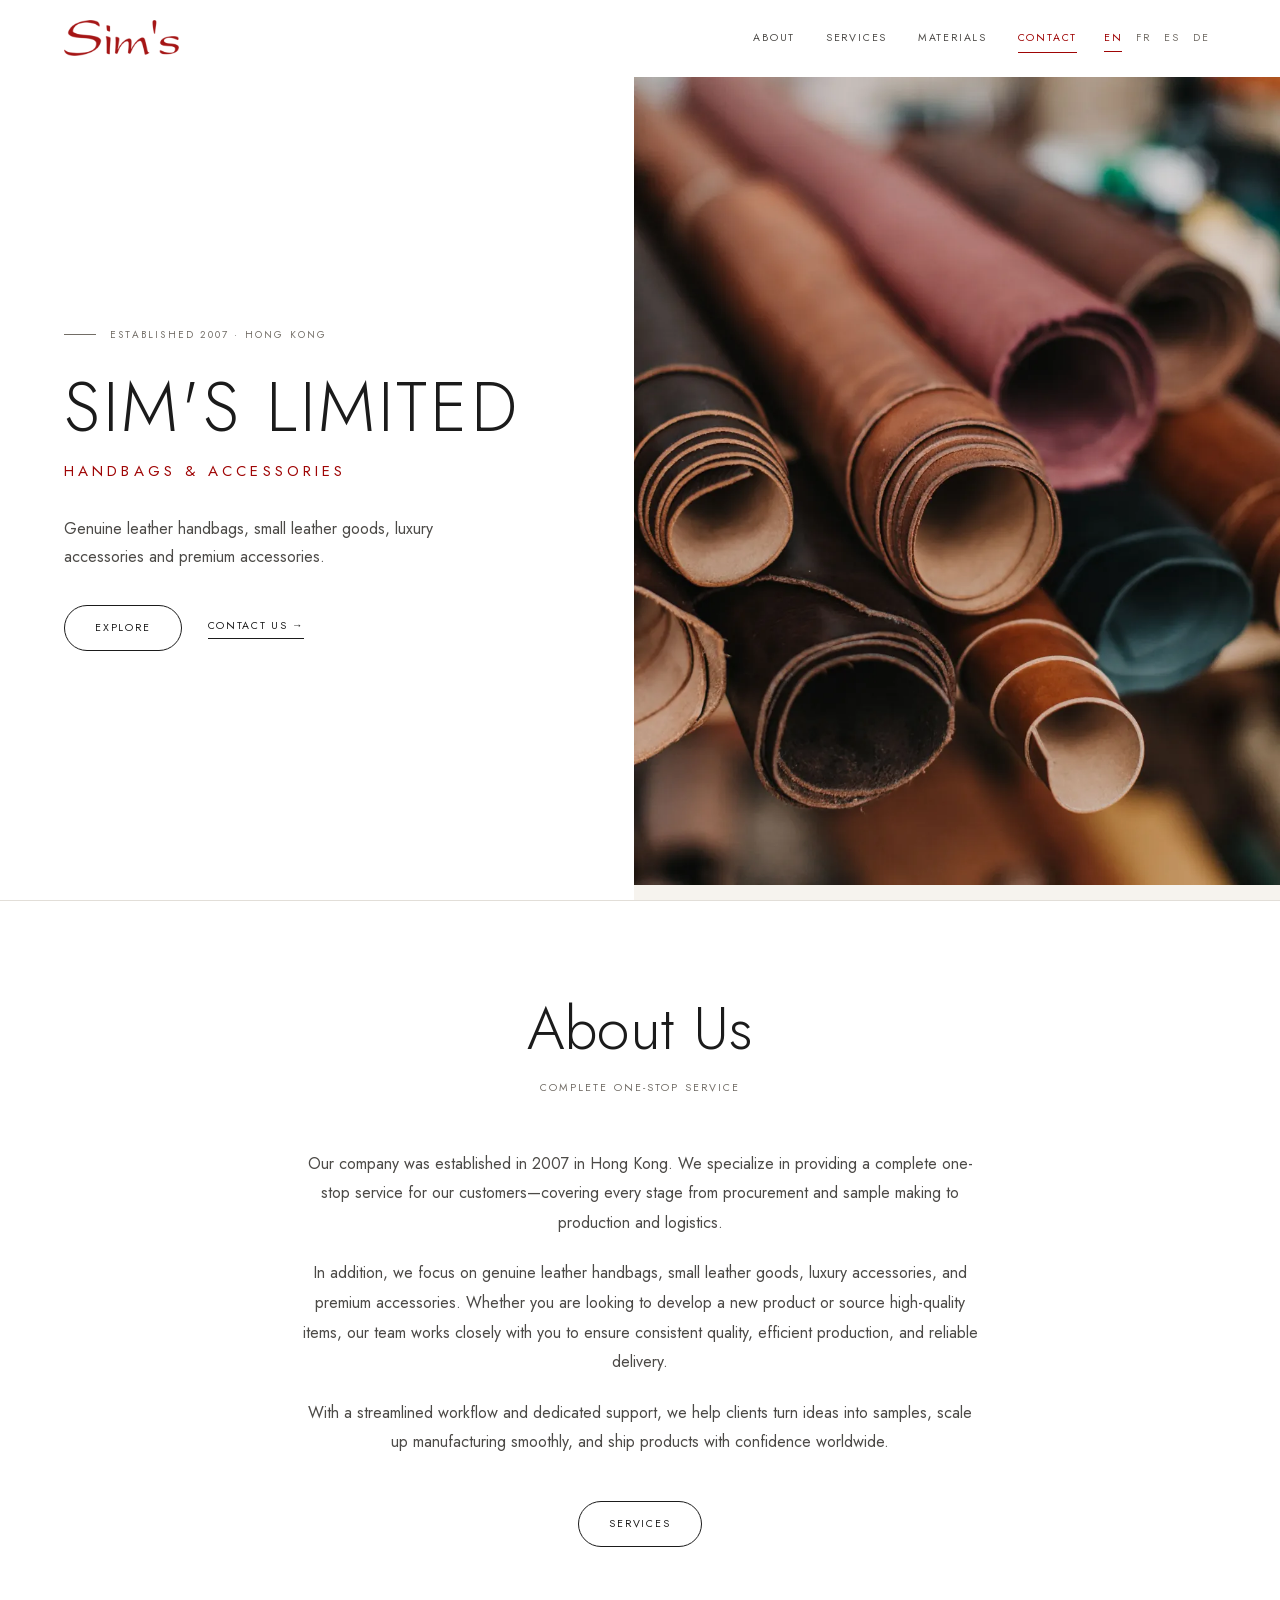
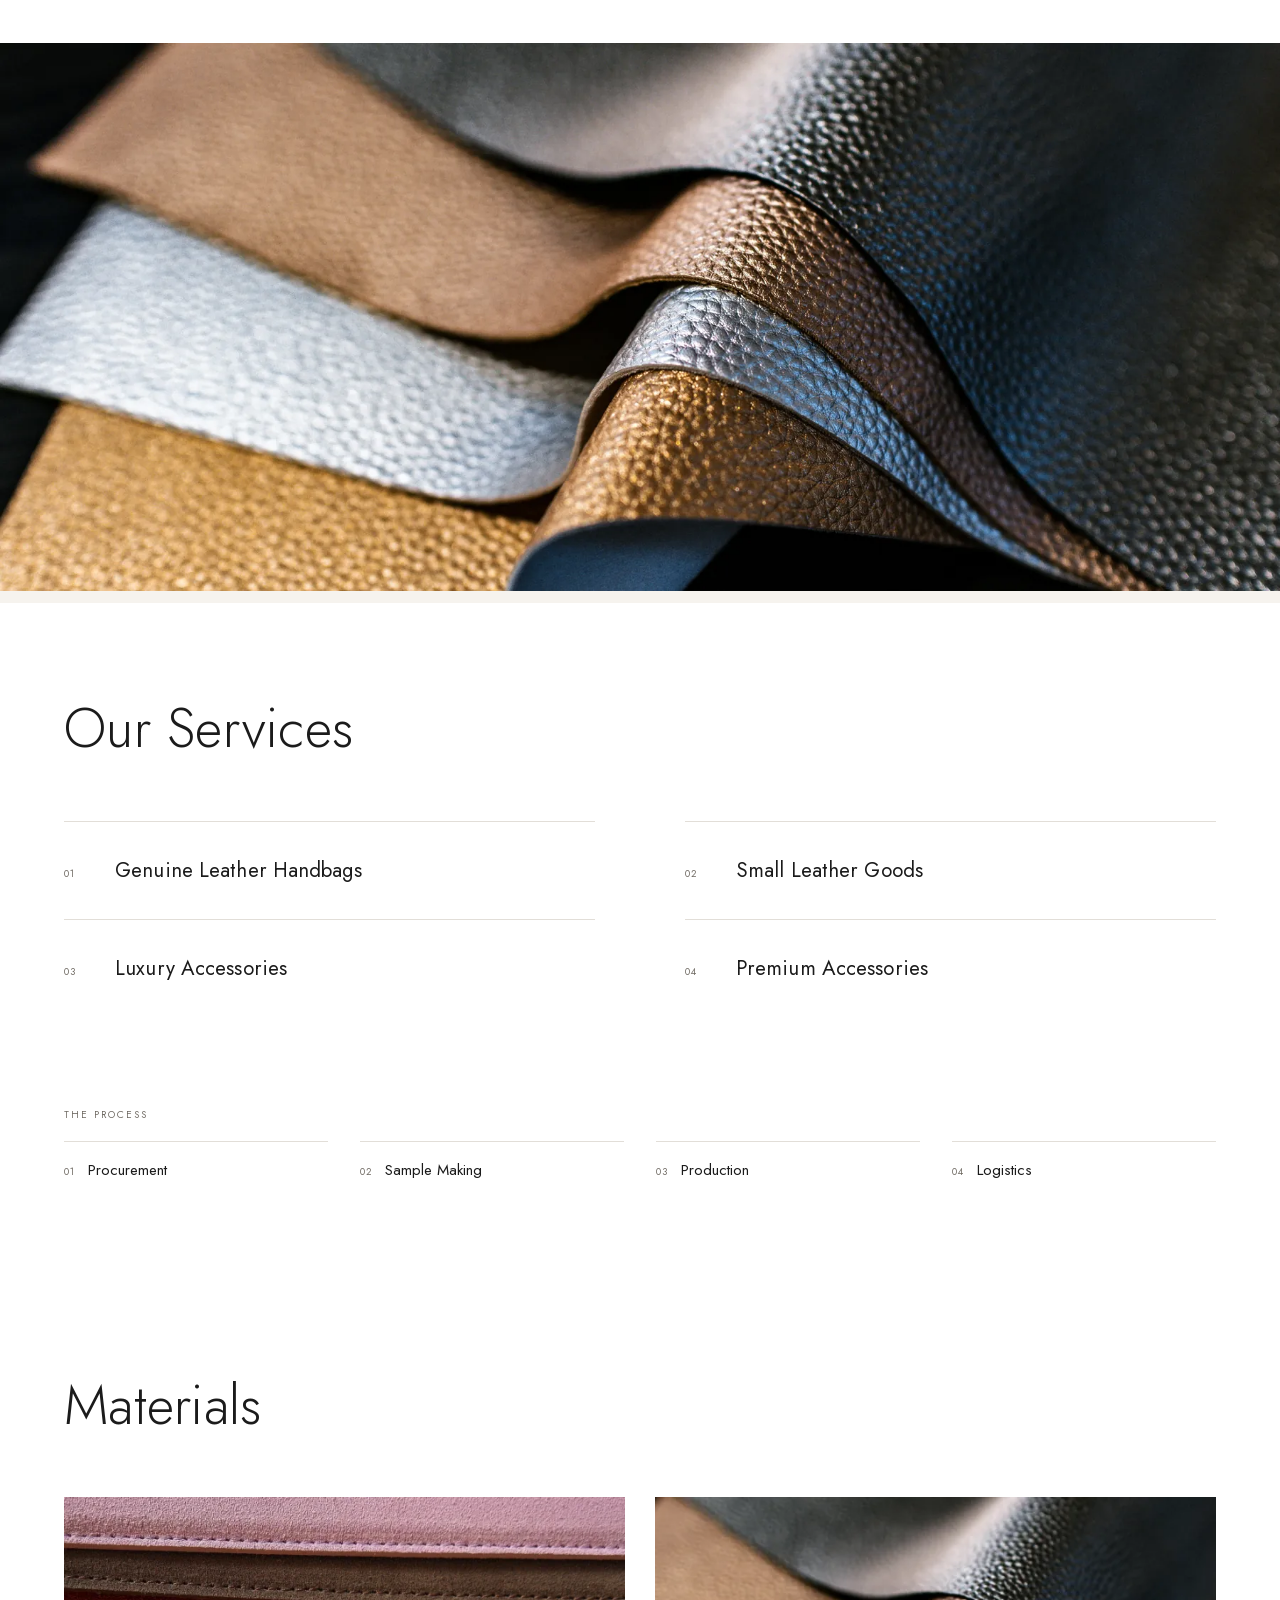
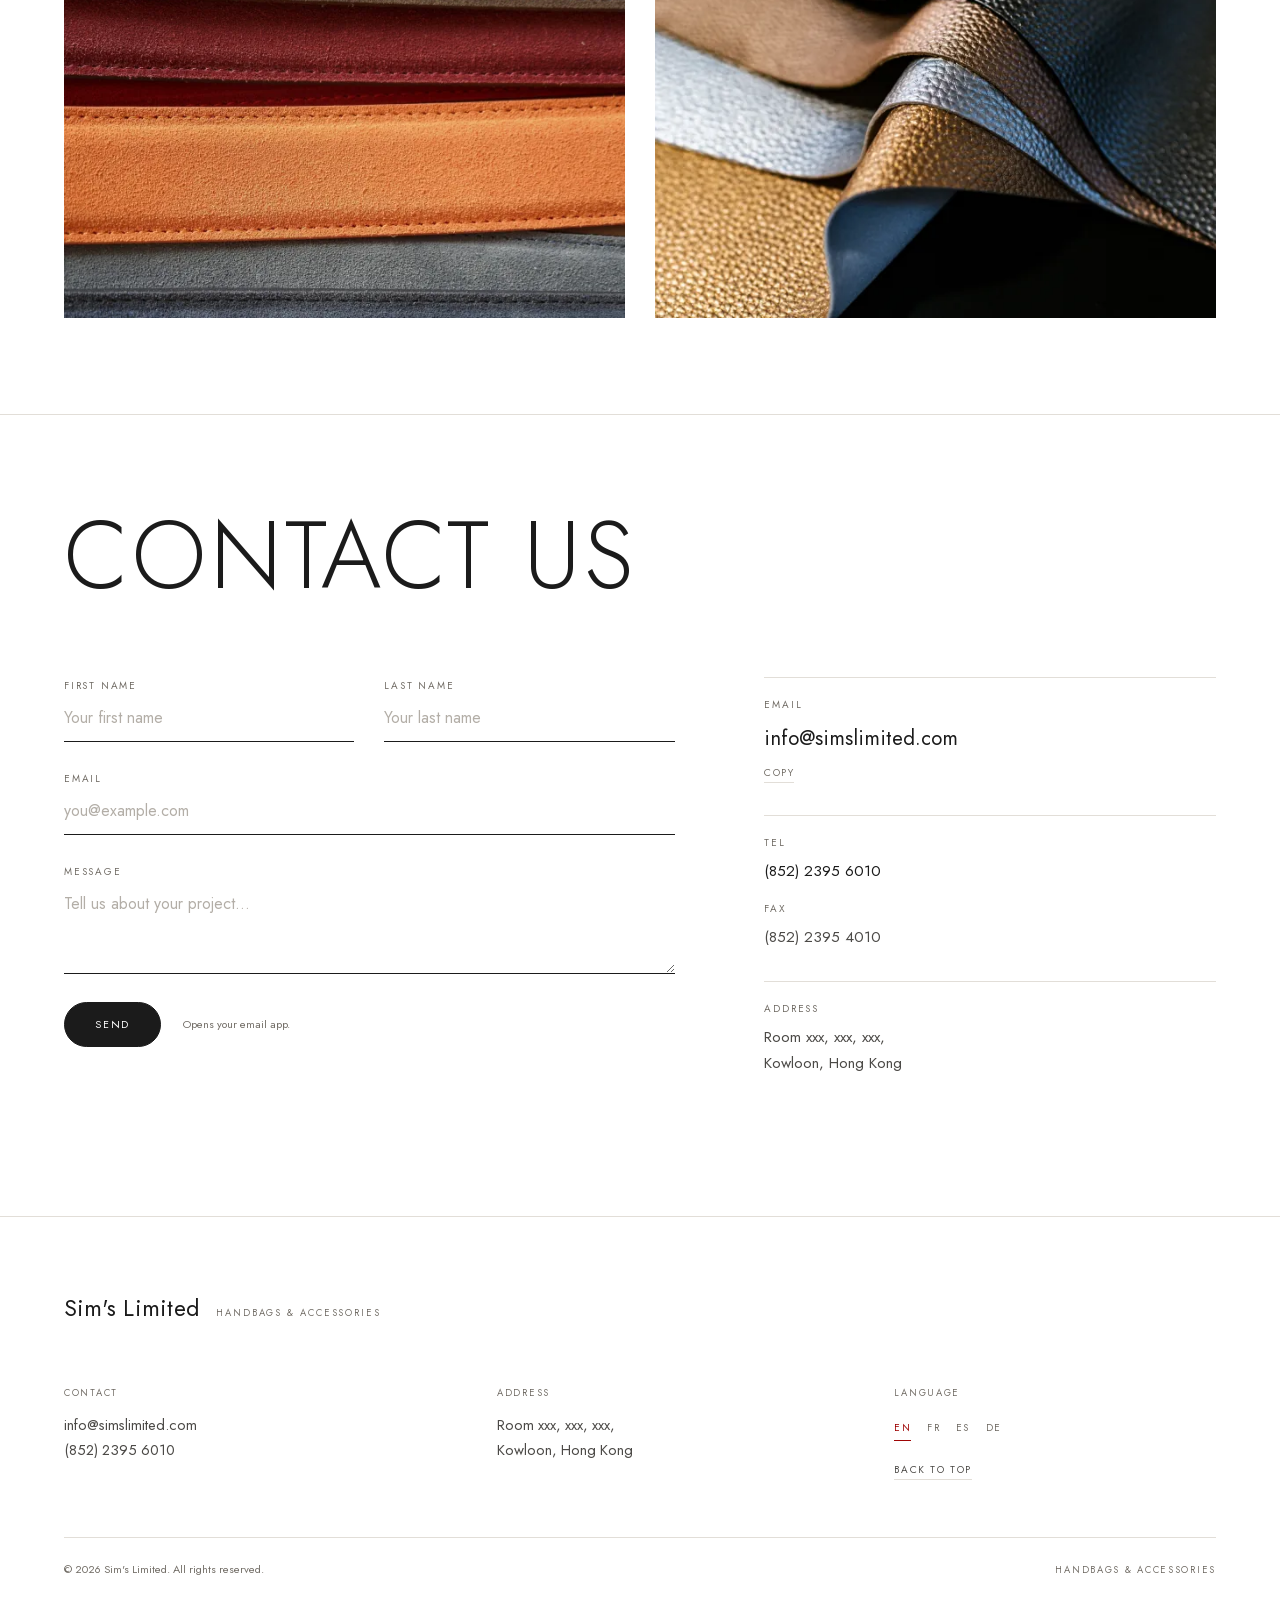
==== index.html @ 34838e66 "Add files via upload" ====
<!DOCTYPE html>
<html lang="en">
<head>
  <meta charset="utf-8">
  <meta name="viewport" content="width=device-width, initial-scale=1">
  <title>Sim's Limited | Handbags &amp; Accessories – Hong Kong</title>
  <meta name="description" content="Sim's Limited is a Hong Kong handbag and accessories company. Since 2007 we have offered one-stop leather goods sourcing, sampling, production and logistics.">
  <link rel="canonical" href="https://simslimited.com/">
    <link rel="alternate" hreflang="en" href="https://simslimited.com/">
    <link rel="alternate" hreflang="fr" href="https://simslimited.com/fr/">
    <link rel="alternate" hreflang="es" href="https://simslimited.com/es/">
    <link rel="alternate" hreflang="de" href="https://simslimited.com/de/">
    <link rel="alternate" hreflang="x-default" href="https://simslimited.com/">
  <meta name="robots" content="index, follow, max-image-preview:large">
  <meta name="theme-color" content="#ffffff">
  <meta name="author" content="Sim's Limited">

  <meta property="og:type" content="website">
  <meta property="og:site_name" content="Sim's Limited">
  <meta property="og:title" content="Sim's Limited | Handbags &amp; Accessories – Hong Kong">
  <meta property="og:description" content="Sim's Limited is a Hong Kong handbag and accessories company. Since 2007 we have offered one-stop leather goods sourcing, sampling, production and logistics.">
  <meta property="og:url" content="https://simslimited.com/">
  <meta property="og:image" content="https://simslimited.com/assets/img/og-image.jpg">
  <meta property="og:image:width" content="1200">
  <meta property="og:image:height" content="630">
  <meta property="og:image:alt" content="Sim's Limited — Handbags &amp; Accessories">
  <meta property="og:locale" content="en_GB">
    <meta property="og:locale:alternate" content="fr_FR">
    <meta property="og:locale:alternate" content="es_ES">
    <meta property="og:locale:alternate" content="de_DE">
  <meta name="twitter:card" content="summary_large_image">
  <meta name="twitter:title" content="Sim's Limited | Handbags &amp; Accessories – Hong Kong">
  <meta name="twitter:description" content="Sim's Limited is a Hong Kong handbag and accessories company. Since 2007 we have offered one-stop leather goods sourcing, sampling, production and logistics.">
  <meta name="twitter:image" content="https://simslimited.com/assets/img/og-image.jpg">

  <link rel="icon" href="assets/img/favicon.ico" sizes="any">
  <link rel="icon" type="image/png" sizes="32x32" href="assets/img/favicon-32.png">
  <link rel="apple-touch-icon" href="assets/img/apple-touch-icon.png">

  <link rel="preload" href="assets/fonts/jost-latin.woff2" as="font" type="font/woff2" crossorigin>
  <link rel="preload" as="image" type="image/webp" href="assets/img/hero-1024.webp"
    imagesrcset="assets/img/hero-640.webp 640w, assets/img/hero-1024.webp 1024w, assets/img/hero-1600.webp 1600w"
    imagesizes="(max-width: 899px) 100vw, 51vw">
  <link rel="stylesheet" href="assets/css/styles.css">
  <script src="assets/js/main.js" defer></script>
  <script type="application/ld+json">
{
  "@context": "https://schema.org",
  "@type": "Organization",
  "@id": "https://simslimited.com/#organization",
  "name": "Sim's Limited",
  "alternateName": "Sim's Limited Handbags & Accessories",
  "url": "https://simslimited.com/",
  "logo": "https://simslimited.com/assets/img/logo.png",
  "foundingDate": "2007",
  "foundingLocation": {
    "@type": "Place",
    "name": "Hong Kong"
  },
  "description": "Sim's Limited is a Hong Kong handbag and accessories company. Since 2007 we have offered one-stop leather goods sourcing, sampling, production and logistics.",
  "slogan": "Handbags & Accessories",
  "email": "info@simslimited.com",
  "telephone": "+852-2395-6010",
  "faxNumber": "+852-2395-4010",
  "address": {
    "@type": "PostalAddress",
    "addressLocality": "Kowloon",
    "addressRegion": "Hong Kong",
    "addressCountry": "HK"
  },
  "contactPoint": [
    {
      "@type": "ContactPoint",
      "contactType": "sales",
      "email": "info@simslimited.com",
      "telephone": "+852-2395-6010",
      "availableLanguage": [
        "English",
        "French",
        "Spanish",
        "German"
      ]
    }
  ],
  "knowsAbout": [
    "Genuine leather handbags",
    "Small leather goods",
    "Luxury accessories",
    "Leather goods sourcing"
  ]
}
  </script>
</head>
<body>
  <!-- EN page — edit the copy directly in this file.
       Other languages: /fr/, /es/, /de/. Keep the section structure in sync. -->
  <a class="skip-link" href="#main">Skip to content</a>

  <header class="site-header" id="top">
    <div class="header-inner">
      <a class="brand" href="./" aria-label="Sim's Limited — Handbags &amp; Accessories">
        <img src="assets/img/logo.png" width="640" height="205" alt="Sim's Limited — Handbags &amp; Accessories">
      </a>

      <nav class="nav-desktop" aria-label="Main navigation">
        <a href="#about">About</a>
      <a href="#services">Services</a>
      <a href="#materials">Materials</a>
      <a href="#contact">Contact</a>
      </nav>

      <div class="header-actions">
        <div class="lang-switch lang-switch--header" role="group" aria-label="Language">
      <a href="./" hreflang="en" lang="en" aria-current="true">EN</a>
      <a href="fr/" hreflang="fr" lang="fr">FR</a>
      <a href="es/" hreflang="es" lang="es">ES</a>
      <a href="de/" hreflang="de" lang="de">DE</a>
    </div>
        <button class="menu-toggle" type="button" aria-expanded="false" aria-controls="menu-panel">
          <span class="menu-open-label">Menu</span>
          <span class="menu-close-label">Close</span>
        </button>
      </div>
    </div>
  </header>

  <noscript>
    <nav class="nav-fallback" aria-label="Main navigation">
      <a href="#about">About</a>
      <a href="#services">Services</a>
      <a href="#materials">Materials</a>
      <a href="#contact">Contact</a>
    </nav>
  </noscript>

  <div class="menu-panel" id="menu-panel" hidden>
    <nav class="menu-nav" aria-label="Main navigation">
      <a href="#about"><span>About</span><span class="menu-num" aria-hidden="true">01</span></a>
      <a href="#services"><span>Services</span><span class="menu-num" aria-hidden="true">02</span></a>
      <a href="#materials"><span>Materials</span><span class="menu-num" aria-hidden="true">03</span></a>
      <a href="#contact"><span>Contact</span><span class="menu-num" aria-hidden="true">04</span></a>
    </nav>
    <div class="menu-foot">
      <p class="menu-label">Language</p>
      <div class="lang-switch" role="group" aria-label="Language">
      <a href="./" hreflang="en" lang="en" aria-current="true">EN</a>
      <a href="fr/" hreflang="fr" lang="fr">FR</a>
      <a href="es/" hreflang="es" lang="es">ES</a>
      <a href="de/" hreflang="de" lang="de">DE</a>
    </div>
    </div>
  </div>

  <main id="main">
    <!-- Hero -->
    <section class="hero" aria-labelledby="hero-title">
      <div class="hero-copy">
        <p class="eyebrow">Established 2007 · Hong Kong</p>
        <h1 id="hero-title" class="hero-title">
          <span class="hero-name">Sim's Limited</span>
          <span class="hero-cat">Handbags &amp; Accessories</span>
        </h1>
        <p class="hero-lead">Genuine leather handbags, small leather goods, luxury accessories and premium accessories.</p>
        <div class="hero-actions">
          <a class="btn" href="#about">Explore</a>
          <a class="text-link" href="#contact">Contact Us <span aria-hidden="true">→</span></a>
        </div>
      </div>
      <figure class="hero-media">
        <picture>
          <source type="image/webp" sizes="(max-width: 899px) 100vw, 51vw"
            srcset="assets/img/hero-640.webp 640w, assets/img/hero-1024.webp 1024w, assets/img/hero-1600.webp 1600w">
          <img src="assets/img/hero-1024.jpg"
            srcset="assets/img/hero-640.jpg 640w, assets/img/hero-1024.jpg 1024w, assets/img/hero-1600.jpg 1600w"
            sizes="(max-width: 899px) 100vw, 51vw" width="1600" height="2000"
            alt="Rolls of genuine leather in assorted colours" fetchpriority="high" decoding="async">
        </picture>
      </figure>
    </section>

    <!-- About Us -->
    <section class="section about" id="about" aria-labelledby="about-title">
      <div class="container narrow center">
        <h2 id="about-title" class="reveal">About Us</h2>
        <p class="kicker reveal">Complete one-stop service</p>
        <div class="prose reveal">
          <p>Our company was established in 2007 in Hong Kong. We specialize in providing a complete one-stop service for our customers—covering every stage from procurement and sample making to production and logistics.</p>
          <p>In addition, we focus on genuine leather handbags, small leather goods, luxury accessories, and premium accessories. Whether you are looking to develop a new product or source high-quality items, our team works closely with you to ensure consistent quality, efficient production, and reliable delivery.</p>
          <p>With a streamlined workflow and dedicated support, we help clients turn ideas into samples, scale up manufacturing smoothly, and ship products with confidence worldwide.</p>
        </div>
        <a class="btn reveal" href="#services">Services</a>
      </div>
    </section>

    <!-- Full-width image -->
    <figure class="band">
      <picture>
        <source type="image/webp" sizes="100vw"
          srcset="assets/img/band-800.webp 800w, assets/img/band-1200.webp 1200w, assets/img/band-1800.webp 1800w">
        <img src="assets/img/band-1200.jpg"
          srcset="assets/img/band-800.jpg 800w, assets/img/band-1200.jpg 1200w, assets/img/band-1800.jpg 1800w"
          sizes="100vw" width="1800" height="771" alt="Folded swatches of genuine leather in tan, black and blue" loading="lazy" decoding="async">
      </picture>
    </figure>

    <!-- Services and process -->
    <section class="section services" id="services" aria-labelledby="services-title">
      <div class="container">
        <h2 id="services-title" class="reveal">Our Services</h2>
        <ol class="service-list reveal">
          <li><span class="num" aria-hidden="true">01</span><h3>Genuine Leather Handbags</h3></li>
          <li><span class="num" aria-hidden="true">02</span><h3>Small Leather Goods</h3></li>
          <li><span class="num" aria-hidden="true">03</span><h3>Luxury Accessories</h3></li>
          <li><span class="num" aria-hidden="true">04</span><h3>Premium Accessories</h3></li>
        </ol>

        <div class="process reveal">
          <h3 class="sub-heading">The Process</h3>
          <ol class="process-list">
            <li><span class="num" aria-hidden="true">01</span><span>Procurement</span></li>
            <li><span class="num" aria-hidden="true">02</span><span>Sample Making</span></li>
            <li><span class="num" aria-hidden="true">03</span><span>Production</span></li>
            <li><span class="num" aria-hidden="true">04</span><span>Logistics</span></li>
          </ol>
        </div>
      </div>
    </section>

    <!-- Materials -->
    <section class="section materials" id="materials" aria-labelledby="materials-title">
      <div class="container">
        <h2 id="materials-title" class="reveal">Materials</h2>
        <div class="materials-grid">
          <figure class="reveal">
            <picture>
              <source type="image/webp" sizes="(max-width: 699px) 100vw, 46vw"
                srcset="assets/img/grid-a-640.webp 640w, assets/img/grid-a-800.webp 800w, assets/img/grid-a-1200.webp 1200w">
              <img src="assets/img/grid-a-800.jpg"
                srcset="assets/img/grid-a-640.jpg 640w, assets/img/grid-a-800.jpg 800w, assets/img/grid-a-1200.jpg 1200w"
                sizes="(max-width: 699px) 100vw, 46vw" width="1200" height="900"
                alt="Layers of suede in pink, red, orange and grey" loading="lazy" decoding="async">
            </picture>
          </figure>
          <figure class="reveal">
            <picture>
              <source type="image/webp" sizes="(max-width: 699px) 100vw, 46vw"
                srcset="assets/img/grid-b-640.webp 640w, assets/img/grid-b-800.webp 800w, assets/img/grid-b-1200.webp 1200w">
              <img src="assets/img/grid-b-800.jpg"
                srcset="assets/img/grid-b-640.jpg 640w, assets/img/grid-b-800.jpg 800w, assets/img/grid-b-1200.jpg 1200w"
                sizes="(max-width: 699px) 100vw, 46vw" width="1200" height="900"
                alt="Close-up of textured leather swatches" loading="lazy" decoding="async">
            </picture>
          </figure>
        </div>
      </div>
    </section>

    <!-- Contact Us -->
    <section class="section contact" id="contact" aria-labelledby="contact-title">
      <div class="container">
        <h2 id="contact-title" class="contact-title reveal">Contact Us</h2>

        <div class="contact-grid">
          <div class="reveal">
            <form class="enquiry" id="enquiry" data-mailto="mailto:info@simslimited.com" data-subject="Website enquiry">
              <div class="field-row">
                <div class="field">
                  <label for="first-name">First name</label>
                  <input id="first-name" name="first" type="text" autocomplete="given-name" placeholder="Your first name">
                </div>
                <div class="field">
                  <label for="last-name">Last name</label>
                  <input id="last-name" name="last" type="text" autocomplete="family-name" placeholder="Your last name">
                </div>
              </div>
              <div class="field">
                <label for="email">Email</label>
                <input id="email" name="email" type="email" autocomplete="email" inputmode="email" placeholder="you@example.com">
              </div>
              <div class="field">
                <label for="message">Message</label>
                <textarea id="message" name="message" rows="3" placeholder="Tell us about your project…"></textarea>
              </div>
              <div class="form-footer">
                <a class="btn btn--solid" id="send-mail" href="mailto:info@simslimited.com?subject=Website%20enquiry">Send</a>
                <p class="form-note">Opens your email app.</p>
              </div>
            </form>
          </div>

          <aside class="contact-details reveal">
            <div class="detail">
              <h3>Email</h3>
              <p class="contact-email">
                <a href="mailto:info@simslimited.com">info@simslimited.com</a>
              </p>
              <button class="copy-btn" type="button" data-copy="info@simslimited.com" data-copied-label="Copied">Copy</button>
            </div>
            <div class="detail">
              <h3>Tel</h3>
              <p><a href="tel:+85223956010">(852) 2395 6010</a></p>
              <h3 class="detail-sub">Fax</h3>
              <p>(852) 2395 4010</p>
            </div>
            <div class="detail">
              <h3>Address</h3>
              <address>Room xxx, xxx, xxx,<br>Kowloon, Hong Kong</address>
            </div>
            <p class="copy-status" id="copy-status" role="status" aria-live="polite"></p>
          </aside>
        </div>
      </div>
    </section>
  </main>

  <footer class="site-footer">
    <div class="container">
      <div class="footer-brand">
        <span class="footer-name">Sim's Limited</span>
        <span class="footer-tag">Handbags &amp; Accessories</span>
      </div>

      <div class="footer-grid">
        <div>
          <h3>Contact</h3>
          <p><a href="mailto:info@simslimited.com">info@simslimited.com</a></p>
          <p><a href="tel:+85223956010">(852) 2395 6010</a></p>
        </div>
        <div>
          <h3>Address</h3>
          <address>Room xxx, xxx, xxx,<br>Kowloon, Hong Kong</address>
        </div>
        <div>
          <h3>Language</h3>
          <div class="lang-switch lang-switch--footer" role="group" aria-label="Language">
      <a href="./" hreflang="en" lang="en" aria-current="true">EN</a>
      <a href="fr/" hreflang="fr" lang="fr">FR</a>
      <a href="es/" hreflang="es" lang="es">ES</a>
      <a href="de/" hreflang="de" lang="de">DE</a>
    </div>
          <p class="back-top"><a href="#top">Back to top</a></p>
        </div>
      </div>

      <div class="footer-bottom">
        <p>© 2026 Sim's Limited. All rights reserved.</p>
        <p class="footer-legal">Handbags &amp; Accessories</p>
      </div>
    </div>
  </footer>
</body>
</html>
---- assets/css/styles.css ----
@font-face {
  font-family: "Jost";
  src: url("../fonts/jost-latin.woff2") format("woff2");
  font-weight: 300 600;
  font-style: normal;
  font-display: swap;
}

:root {
  --paper: #ffffff;
  --sand: #f6f3ee;
  --ink: #1b1b1b;
  --body: #4c4a47;
  --muted: #726d66;
  --line: #e2ded8;
  --red: #9f0505;
  --header-h: 64px;
  --gutter: clamp(20px, 5vw, 72px);
  --ease: cubic-bezier(0.22, 0.61, 0.36, 1);
}

@media (min-width: 900px) {
  :root {
    --header-h: 76px;
  }
}

*,
*::before,
*::after {
  box-sizing: border-box;
}

html {
  scroll-behavior: smooth;
  -webkit-text-size-adjust: 100%;
}

body {
  margin: 0;
  background: var(--paper);
  color: var(--ink);
  font-family: "Jost", "Futura", "Century Gothic", "Helvetica Neue", Arial, sans-serif;
  font-size: 16px;
  font-weight: 400;
  line-height: 1.7;
  -webkit-font-smoothing: antialiased;
  text-rendering: optimizeLegibility;
}

input,
textarea,
button,
select {
  font-family: inherit;
}

img,
picture {
  display: block;
  max-width: 100%;
}

img {
  height: auto;
}

h1,
h2,
h3,
p,
figure,
ol {
  margin: 0;
}

ol {
  padding: 0;
  list-style: none;
}

a {
  color: inherit;
  text-decoration: none;
}

address {
  font-style: normal;
}

button {
  color: inherit;
}

::selection {
  background: var(--red);
  color: #fff;
}

:focus-visible {
  outline: 2px solid var(--red);
  outline-offset: 3px;
}

.skip-link {
  position: absolute;
  top: 12px;
  left: 12px;
  z-index: 200;
  padding: 10px 18px;
  background: var(--ink);
  color: #fff;
  font-size: 11px;
  letter-spacing: 0.14em;
  text-transform: uppercase;
  transform: translateY(-160%);
  transition: transform 0.2s var(--ease);
}

.skip-link:focus {
  transform: translateY(0);
}

.visually-hidden {
  position: absolute !important;
  width: 1px;
  height: 1px;
  padding: 0;
  margin: -1px;
  overflow: hidden;
  clip: rect(0 0 0 0);
  white-space: nowrap;
  border: 0;
}

.container {
  width: 100%;
  max-width: 1320px;
  margin-inline: auto;
  padding-inline: var(--gutter);
}

.narrow {
  max-width: 860px;
}

.center {
  text-align: center;
}

.section {
  padding-block: clamp(64px, 7.5vw, 108px);
}

h2 {
  font-size: clamp(2rem, 4.4vw, 3.4rem);
  font-weight: 300;
  line-height: 1.08;
  letter-spacing: 0.005em;
}

.kicker {
  margin-top: 18px;
  color: var(--muted);
  font-size: 10.5px;
  font-weight: 400;
  letter-spacing: 0.2em;
  text-transform: uppercase;
}

/* ---------- header ---------- */

.site-header {
  position: sticky;
  top: 0;
  z-index: 60;
  background: rgba(255, 255, 255, 0.86);
  -webkit-backdrop-filter: saturate(1.3) blur(14px);
  backdrop-filter: saturate(1.3) blur(14px);
  border-bottom: 1px solid transparent;
  transition: border-color 0.3s var(--ease), background-color 0.3s var(--ease);
}

.site-header.is-scrolled {
  background: rgba(255, 255, 255, 0.97);
  border-bottom-color: var(--line);
}

.header-inner {
  display: flex;
  align-items: center;
  justify-content: space-between;
  gap: 20px;
  height: var(--header-h);
  padding-inline: var(--gutter);
}

.brand {
  display: block;
  flex: none;
  line-height: 0;
}

.brand img {
  width: clamp(88px, 9vw, 122px);
  height: auto;
}

.nav-desktop {
  display: none;
}

.header-actions {
  display: flex;
  align-items: center;
  gap: 18px;
}

.lang-switch {
  display: flex;
  align-items: center;
  gap: 0;
}

.lang-switch a {
  position: relative;
  padding: 6px 7px;
  color: var(--muted);
  font-size: 10.5px;
  letter-spacing: 0.14em;
  text-transform: uppercase;
  transition: color 0.2s var(--ease);
}

.lang-switch a:hover {
  color: var(--ink);
}

.lang-switch a[aria-current="true"] {
  color: var(--red);
}

.lang-switch a[aria-current="true"]::after {
  content: "";
  position: absolute;
  left: 7px;
  right: 7px;
  bottom: 1px;
  height: 1px;
  background: var(--red);
}

.lang-switch--header {
  display: none;
}

.menu-toggle {
  display: inline-flex;
  align-items: center;
  padding: 8px 18px;
  border: 1px solid var(--ink);
  border-radius: 999px;
  background: transparent;
  font-size: 10.5px;
  letter-spacing: 0.16em;
  text-transform: uppercase;
  cursor: pointer;
  transition: background-color 0.25s var(--ease), color 0.25s var(--ease);
}

.menu-toggle:hover {
  background: var(--ink);
  color: #fff;
}

.menu-close-label {
  display: none;
}

.menu-toggle.is-open .menu-open-label {
  display: none;
}

.menu-toggle.is-open .menu-close-label {
  display: inline;
}

@media (min-width: 900px) {
  .nav-desktop {
    display: flex;
    align-items: center;
    gap: clamp(18px, 2.4vw, 38px);
    margin-left: auto;
  }

  .nav-desktop a {
    position: relative;
    padding: 4px 0;
    font-size: 10.5px;
    letter-spacing: 0.17em;
    text-transform: uppercase;
    color: var(--body);
    transition: color 0.2s var(--ease);
  }

  .nav-desktop a::after {
    content: "";
    position: absolute;
    left: 0;
    right: 0;
    bottom: -2px;
    height: 1px;
    background: currentColor;
    transform: scaleX(0);
    transform-origin: left;
    transition: transform 0.3s var(--ease);
  }

  .nav-desktop a:hover,
  .nav-desktop a.is-active {
    color: var(--red);
  }

  .nav-desktop a:hover::after,
  .nav-desktop a.is-active::after {
    transform: scaleX(1);
  }

  .lang-switch--header {
    display: flex;
  }

  .menu-toggle {
    display: none;
  }
}

/* ---------- mobile menu ---------- */

.nav-fallback {
  display: flex;
  flex-wrap: wrap;
  gap: 10px 22px;
  padding: 12px var(--gutter);
  border-bottom: 1px solid var(--line);
  font-size: 10.5px;
  letter-spacing: 0.16em;
  text-transform: uppercase;
}

@media (min-width: 900px) {
  .nav-fallback {
    display: none;
  }
}

.menu-panel {
  position: fixed;
  inset: 0;
  z-index: 50;
  display: flex;
  flex-direction: column;
  justify-content: space-between;
  padding: calc(var(--header-h) + 28px) var(--gutter) 40px;
  overflow-y: auto;
  background: var(--paper);
  animation: panel-in 0.28s var(--ease);
}

.menu-panel[hidden] {
  display: none;
}

@keyframes panel-in {
  from {
    opacity: 0;
  }
  to {
    opacity: 1;
  }
}

html.menu-open,
html.menu-open body {
  overflow: hidden;
}

.menu-nav a {
  display: flex;
  align-items: baseline;
  justify-content: space-between;
  gap: 20px;
  padding: clamp(14px, 2.1vh, 22px) 0;
  border-bottom: 1px solid var(--line);
  font-size: clamp(1.9rem, 8vw, 2.9rem);
  font-weight: 300;
  line-height: 1.15;
}

.menu-nav a:first-child {
  border-top: 1px solid var(--line);
}

.menu-num {
  color: var(--muted);
  font-size: 10px;
  letter-spacing: 0.14em;
}

.menu-foot {
  margin-top: clamp(36px, 8vh, 72px);
  padding-top: 22px;
  border-top: 1px solid var(--line);
}

.menu-label {
  margin-bottom: 10px;
  color: var(--muted);
  font-size: 10px;
  letter-spacing: 0.2em;
  text-transform: uppercase;
}

.menu-foot .lang-switch a {
  padding-inline: 0;
  margin-right: 20px;
  font-size: 12px;
}

.menu-foot .lang-switch a[aria-current="true"]::after {
  left: 0;
  right: 0;
}

/* ---------- hero ---------- */

.hero {
  display: grid;
  grid-template-columns: 1fr;
  border-bottom: 1px solid var(--line);
}

.hero-copy {
  display: flex;
  flex-direction: column;
  justify-content: center;
  gap: clamp(20px, 3vw, 30px);
  padding: clamp(48px, 9vw, 90px) var(--gutter) clamp(40px, 7vw, 64px);
}

.eyebrow {
  display: flex;
  align-items: center;
  gap: 14px;
  color: var(--muted);
  font-size: 10px;
  letter-spacing: 0.22em;
  text-transform: uppercase;
}

.eyebrow::before {
  content: "";
  width: 32px;
  height: 1px;
  background: var(--muted);
}

.hero-title {
  margin: 0;
}

.hero-name {
  display: block;
  font-size: clamp(2.15rem, 6vw, 4.35rem);
  font-weight: 300;
  line-height: 0.98;
  letter-spacing: 0.045em;
  text-transform: uppercase;
}

.hero-cat {
  display: block;
  margin-top: clamp(10px, 1.4vw, 18px);
  color: var(--red);
  font-size: clamp(0.7rem, 1.5vw, 0.95rem);
  font-weight: 400;
  letter-spacing: 0.27em;
  text-transform: uppercase;
}

.hero-lead {
  max-width: 44ch;
  color: var(--body);
  font-size: clamp(1rem, 1.2vw, 1.1rem);
  line-height: 1.75;
}

.hero-actions {
  display: flex;
  flex-wrap: wrap;
  align-items: center;
  gap: 16px 26px;
  margin-top: 4px;
}

.btn {
  display: inline-flex;
  align-items: center;
  justify-content: center;
  gap: 0.6em;
  padding: 13px 30px;
  border: 1px solid var(--ink);
  border-radius: 999px;
  background: transparent;
  color: var(--ink);
  font-size: 10.5px;
  letter-spacing: 0.17em;
  text-transform: uppercase;
  white-space: nowrap;
  cursor: pointer;
  transition: background-color 0.28s var(--ease), color 0.28s var(--ease),
    border-color 0.28s var(--ease);
}

.btn:hover {
  background: var(--ink);
  color: #fff;
}

.btn--solid {
  background: var(--ink);
  color: #fff;
}

.btn--solid:hover {
  background: var(--red);
  border-color: var(--red);
  color: #fff;
}

.text-link {
  padding-bottom: 3px;
  border-bottom: 1px solid currentColor;
  color: var(--ink);
  font-size: 10.5px;
  letter-spacing: 0.16em;
  text-transform: uppercase;
  transition: color 0.2s var(--ease);
}

.text-link:hover {
  color: var(--red);
}

.hero-media {
  position: relative;
  min-height: clamp(320px, 50vh, 520px);
  overflow: hidden;
  background: var(--sand);
}

.hero-media img {
  width: 100%;
  height: 100%;
  object-fit: cover;
  object-position: center;
}

@media (min-width: 900px) {
  .hero {
    grid-template-columns: 1fr 1.02fr;
    min-height: min(860px, calc(100vh - var(--header-h)));
    min-height: min(860px, calc(100svh - var(--header-h)));
  }

  .hero-copy {
    max-width: 760px;
    padding: clamp(60px, 7vw, 112px) clamp(36px, 5vw, 84px) clamp(60px, 7vw, 112px)
      var(--gutter);
  }

  .hero-media {
    min-height: 100%;
  }
}

/* ---------- about ---------- */

.about h2 {
  font-size: clamp(2.2rem, 5vw, 3.7rem);
}

.prose {
  margin-top: clamp(32px, 5vw, 52px);
}

.prose p {
  max-width: 68ch;
  margin: 0 auto 1.3em;
  color: var(--body);
  font-size: clamp(1rem, 1.1vw, 1.0625rem);
  line-height: 1.85;
}

.prose p:last-child {
  margin-bottom: 0;
}

.about .btn {
  margin-top: clamp(30px, 4vw, 44px);
}

/* ---------- full-bleed band ---------- */

.band {
  position: relative;
  height: clamp(230px, 44vw, 560px);
  overflow: hidden;
  background: var(--sand);
}

.band img {
  width: 100%;
  height: 100%;
  object-fit: cover;
}

/* ---------- services ---------- */

.service-list {
  display: grid;
  grid-template-columns: 1fr;
  gap: 0 clamp(32px, 7vw, 120px);
  margin-top: clamp(36px, 5vw, 64px);
}

.service-list li {
  display: grid;
  grid-template-columns: 3.2em 1fr;
  align-items: baseline;
  padding-block: clamp(22px, 2.8vw, 34px);
  border-top: 1px solid var(--line);
}

.num {
  color: var(--muted);
  font-size: 10px;
  letter-spacing: 0.14em;
}

.service-list h3 {
  font-size: clamp(1.02rem, 1.6vw, 1.32rem);
  font-weight: 400;
  line-height: 1.4;
  letter-spacing: 0.005em;
}

.process {
  margin-top: clamp(52px, 7vw, 92px);
}

.sub-heading {
  margin-bottom: 18px;
  color: var(--muted);
  font-size: 10px;
  font-weight: 400;
  letter-spacing: 0.2em;
  text-transform: uppercase;
}

.process-list {
  display: grid;
  grid-template-columns: repeat(2, 1fr);
  gap: clamp(18px, 3vw, 32px);
}

.process-list li {
  display: flex;
  align-items: baseline;
  gap: 12px;
  padding-top: 16px;
  border-top: 1px solid var(--line);
  font-size: 0.95rem;
}

@media (min-width: 760px) {
  .service-list {
    grid-template-columns: repeat(2, 1fr);
  }

  .process-list {
    grid-template-columns: repeat(4, 1fr);
  }
}

/* ---------- materials ---------- */

.materials-grid {
  display: grid;
  grid-template-columns: 1fr;
  gap: clamp(14px, 2.4vw, 30px);
  margin-top: clamp(36px, 5vw, 62px);
}

.materials-grid figure {
  overflow: hidden;
  background: var(--sand);
}

.materials-grid img {
  width: 100%;
  aspect-ratio: 4 / 3;
  object-fit: cover;
  transition: transform 0.9s var(--ease);
}

@media (hover: hover) and (min-width: 700px) {
  .materials-grid figure:hover img {
    transform: scale(1.035);
  }
}

@media (min-width: 700px) {
  .materials-grid {
    grid-template-columns: repeat(2, 1fr);
  }
}

/* ---------- contact ---------- */

.contact {
  border-top: 1px solid var(--line);
}

.contact-title {
  margin-bottom: clamp(40px, 6vw, 76px);
  font-size: clamp(2.5rem, 7.4vw, 6.2rem);
  font-weight: 300;
  line-height: 0.95;
  letter-spacing: 0.035em;
  text-transform: uppercase;
}

.contact-grid {
  display: grid;
  grid-template-columns: 1fr;
  gap: clamp(44px, 7vw, 96px);
}

.field-row {
  display: grid;
  grid-template-columns: 1fr 1fr;
  gap: clamp(18px, 3vw, 30px);
}

.field {
  display: flex;
  flex-direction: column;
  margin-bottom: clamp(20px, 2.6vw, 28px);
}

.field label {
  margin-bottom: 2px;
  color: var(--muted);
  font-size: 10px;
  letter-spacing: 0.18em;
  text-transform: uppercase;
}

.field input,
.field textarea {
  width: 100%;
  padding: 10px 0 12px;
  border: 0;
  border-bottom: 1px solid var(--ink);
  border-radius: 0;
  background: transparent;
  color: var(--ink);
  font-size: 1rem;
  transition: border-color 0.2s var(--ease), box-shadow 0.2s var(--ease);
}

.field textarea {
  min-height: 92px;
  resize: vertical;
}

.field input::placeholder,
.field textarea::placeholder {
  color: #b3aea7;
}

.field input:focus,
.field textarea:focus {
  outline: none;
  border-bottom-color: var(--red);
  box-shadow: 0 1px 0 0 var(--red);
}

.form-footer {
  display: flex;
  flex-wrap: wrap;
  align-items: center;
  gap: 14px 22px;
  margin-top: 8px;
}

.form-note {
  max-width: 220px;
  color: var(--muted);
  font-size: 11px;
  line-height: 1.5;
}

.contact-details {
  display: flex;
  flex-direction: column;
  gap: clamp(22px, 3vw, 30px);
}

.detail {
  padding-top: 18px;
  border-top: 1px solid var(--line);
}

.detail h3 {
  margin-bottom: 8px;
  color: var(--muted);
  font-size: 10px;
  font-weight: 400;
  letter-spacing: 0.18em;
  text-transform: uppercase;
}

.detail p,
.detail address {
  color: var(--body);
  font-size: 0.95rem;
  line-height: 1.7;
}

.detail a {
  color: var(--ink);
  transition: color 0.2s var(--ease);
}

.detail a:hover {
  color: var(--red);
}

.detail .contact-email a {
  font-size: clamp(1.02rem, 1.7vw, 1.28rem);
  overflow-wrap: anywhere;
}

.detail-sub {
  margin-top: 16px;
}

.copy-btn {
  margin-top: 10px;
  padding: 0 0 2px;
  border: 0;
  border-bottom: 1px solid var(--line);
  background: none;
  color: var(--muted);
  font-size: 10px;
  letter-spacing: 0.15em;
  text-transform: uppercase;
  cursor: pointer;
  transition: color 0.2s var(--ease), border-color 0.2s var(--ease);
}

.copy-btn:hover {
  color: var(--red);
  border-bottom-color: var(--red);
}

.copy-status {
  min-height: 1.2em;
  color: var(--red);
  font-size: 11px;
  letter-spacing: 0.08em;
}

@media (min-width: 900px) {
  .contact-grid {
    grid-template-columns: minmax(0, 1.15fr) minmax(0, 0.85fr);
    align-items: start;
  }
}

/* ---------- footer ---------- */

.site-footer {
  padding-block: clamp(46px, 6vw, 72px) 30px;
  border-top: 1px solid var(--line);
}

.footer-brand {
  display: flex;
  flex-wrap: wrap;
  align-items: baseline;
  gap: 8px 16px;
}

.footer-name {
  font-size: clamp(1.15rem, 2vw, 1.45rem);
  font-weight: 400;
  letter-spacing: 0.01em;
}

.footer-tag {
  color: var(--muted);
  font-size: 9.5px;
  letter-spacing: 0.2em;
  text-transform: uppercase;
}

.footer-grid {
  display: grid;
  grid-template-columns: 1fr;
  gap: 30px;
  margin-block: clamp(34px, 5vw, 56px);
}

.footer-grid h3 {
  margin-bottom: 12px;
  color: var(--muted);
  font-size: 9.5px;
  font-weight: 400;
  letter-spacing: 0.18em;
  text-transform: uppercase;
}

.footer-grid p,
.footer-grid address {
  color: var(--body);
  font-size: 0.92rem;
  line-height: 1.75;
}

.footer-grid a {
  transition: color 0.2s var(--ease);
}

.footer-grid a:hover {
  color: var(--red);
}

.lang-switch--footer {
  flex-wrap: wrap;
  margin-bottom: 14px;
}

.lang-switch--footer a {
  padding-inline: 0;
  margin-right: 16px;
  font-size: 10px;
}

.lang-switch--footer a[aria-current="true"]::after {
  left: 0;
  right: 0;
}

.back-top {
  margin-top: 4px;
}

.back-top a {
  padding-bottom: 2px;
  border-bottom: 1px solid var(--line);
  font-size: 10px;
  letter-spacing: 0.16em;
  text-transform: uppercase;
}

.footer-bottom {
  display: flex;
  flex-wrap: wrap;
  align-items: baseline;
  justify-content: space-between;
  gap: 10px 24px;
  padding-top: 22px;
  border-top: 1px solid var(--line);
  color: var(--muted);
  font-size: 11px;
}

.footer-legal {
  font-size: 9.5px;
  letter-spacing: 0.18em;
  text-transform: uppercase;
}

@media (min-width: 760px) {
  .footer-grid {
    grid-template-columns: 1.1fr 1fr 0.9fr;
    gap: 40px;
  }
}

/* ---------- reveal ---------- */

.js [data-reveal] {
  opacity: 0;
  transform: translateY(18px);
}

.js [data-reveal].is-visible {
  opacity: 1;
  transform: none;
  transition: opacity 0.9s var(--ease), transform 0.9s var(--ease);
}

@media (prefers-reduced-motion: reduce) {
  html {
    scroll-behavior: auto;
  }

  .js [data-reveal] {
    opacity: 1;
    transform: none;
  }

  *,
  *::before,
  *::after {
    animation-duration: 0.01ms !important;
    animation-iteration-count: 1 !important;
    transition-duration: 0.01ms !important;
  }
}

section[id] {
  scroll-margin-top: calc(var(--header-h) + 18px);
}

/* ---------- print ---------- */

@media print {
  .site-header,
  .menu-panel,
  .band,
  .hero-media {
    display: none !important;
  }

  .hero {
    min-height: 0;
  }

  .js [data-reveal] {
    opacity: 1;
    transform: none;
  }
}
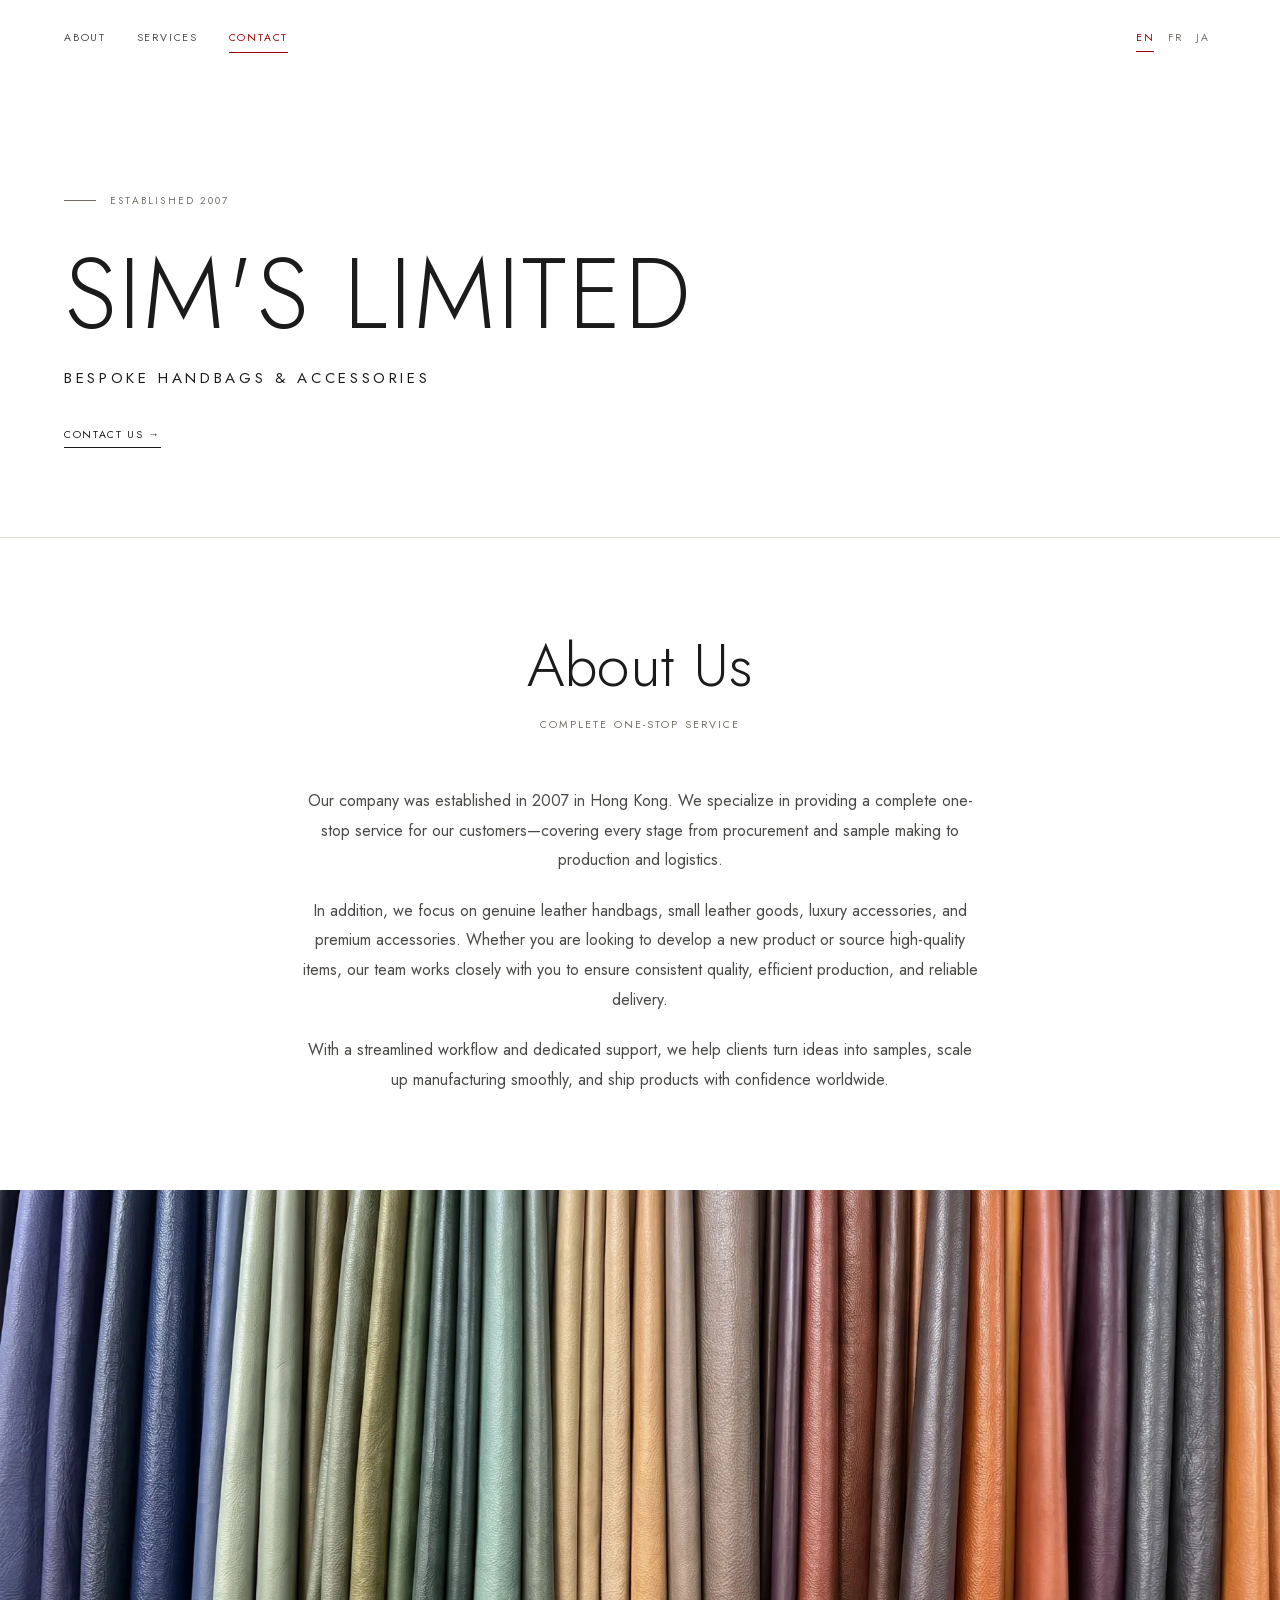
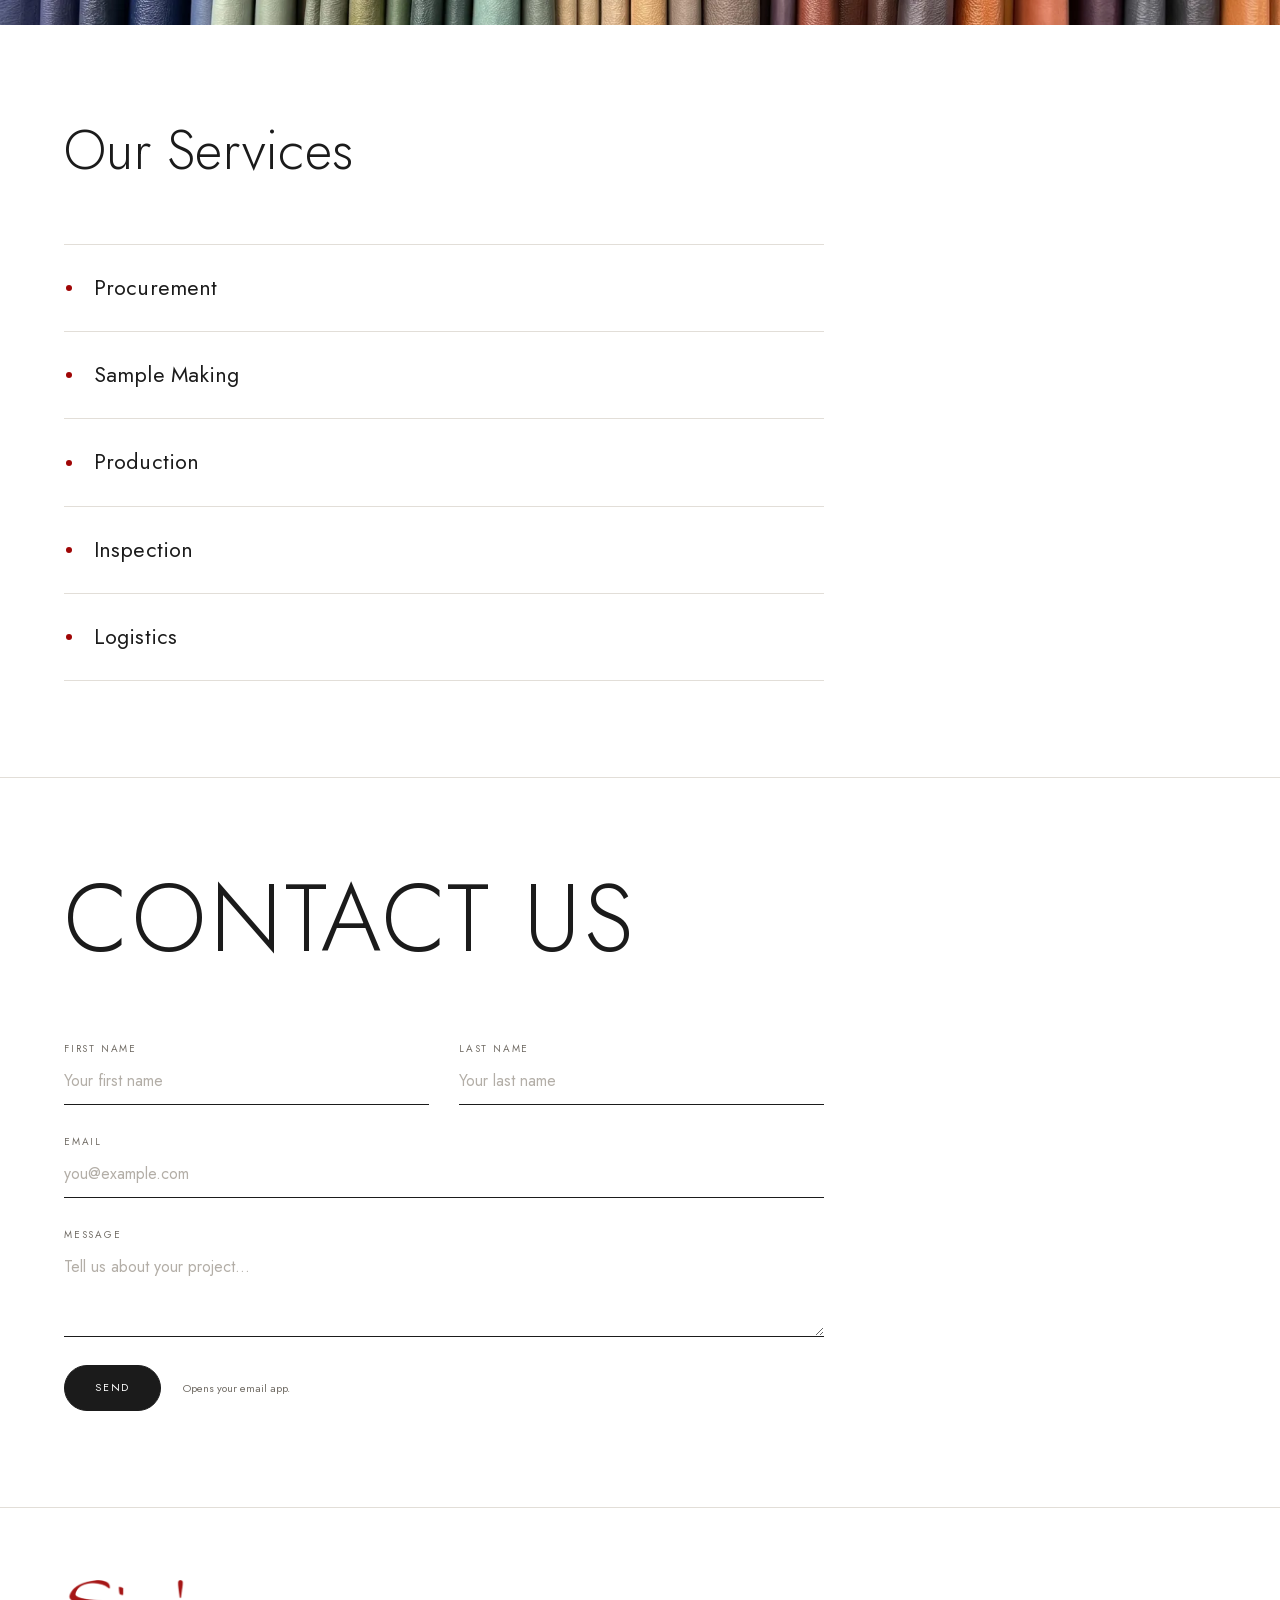
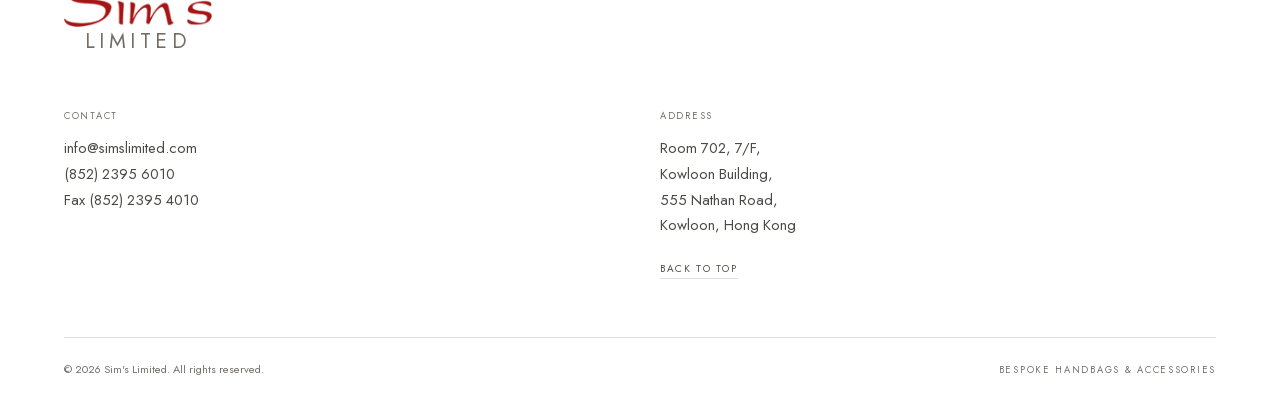
==== commit 8cf0f66f: "Add files via upload" ====
--- a/index.html
+++ b/index.html
@@ -3,13 +3,12 @@
 <head>
   <meta charset="utf-8">
   <meta name="viewport" content="width=device-width, initial-scale=1">
-  <title>Sim's Limited | Handbags &amp; Accessories – Hong Kong</title>
-  <meta name="description" content="Sim's Limited is a Hong Kong handbag and accessories company. Since 2007 we have offered one-stop leather goods sourcing, sampling, production and logistics.">
+  <title>Sim's Limited | Bespoke Handbags &amp; Accessories – Hong Kong</title>
+  <meta name="description" content="Hong Kong's Sim's Limited has offered bespoke handbags and accessories since 2007, with one-stop sourcing, sampling, production, inspection and logistics.">
   <link rel="canonical" href="https://simslimited.com/">
     <link rel="alternate" hreflang="en" href="https://simslimited.com/">
     <link rel="alternate" hreflang="fr" href="https://simslimited.com/fr/">
-    <link rel="alternate" hreflang="es" href="https://simslimited.com/es/">
-    <link rel="alternate" hreflang="de" href="https://simslimited.com/de/">
+    <link rel="alternate" hreflang="ja" href="https://simslimited.com/ja/">
     <link rel="alternate" hreflang="x-default" href="https://simslimited.com/">
   <meta name="robots" content="index, follow, max-image-preview:large">
   <meta name="theme-color" content="#ffffff">
@@ -17,20 +16,19 @@
 
   <meta property="og:type" content="website">
   <meta property="og:site_name" content="Sim's Limited">
-  <meta property="og:title" content="Sim's Limited | Handbags &amp; Accessories – Hong Kong">
-  <meta property="og:description" content="Sim's Limited is a Hong Kong handbag and accessories company. Since 2007 we have offered one-stop leather goods sourcing, sampling, production and logistics.">
+  <meta property="og:title" content="Sim's Limited | Bespoke Handbags &amp; Accessories – Hong Kong">
+  <meta property="og:description" content="Hong Kong's Sim's Limited has offered bespoke handbags and accessories since 2007, with one-stop sourcing, sampling, production, inspection and logistics.">
   <meta property="og:url" content="https://simslimited.com/">
   <meta property="og:image" content="https://simslimited.com/assets/img/og-image.jpg">
   <meta property="og:image:width" content="1200">
   <meta property="og:image:height" content="630">
-  <meta property="og:image:alt" content="Sim's Limited — Handbags &amp; Accessories">
+  <meta property="og:image:alt" content="Sim's Limited — Bespoke Handbags &amp; Accessories">
   <meta property="og:locale" content="en_GB">
     <meta property="og:locale:alternate" content="fr_FR">
-    <meta property="og:locale:alternate" content="es_ES">
-    <meta property="og:locale:alternate" content="de_DE">
+    <meta property="og:locale:alternate" content="ja_JP">
   <meta name="twitter:card" content="summary_large_image">
-  <meta name="twitter:title" content="Sim's Limited | Handbags &amp; Accessories – Hong Kong">
-  <meta name="twitter:description" content="Sim's Limited is a Hong Kong handbag and accessories company. Since 2007 we have offered one-stop leather goods sourcing, sampling, production and logistics.">
+  <meta name="twitter:title" content="Sim's Limited | Bespoke Handbags &amp; Accessories – Hong Kong">
+  <meta name="twitter:description" content="Hong Kong's Sim's Limited has offered bespoke handbags and accessories since 2007, with one-stop sourcing, sampling, production, inspection and logistics.">
   <meta name="twitter:image" content="https://simslimited.com/assets/img/og-image.jpg">
 
   <link rel="icon" href="assets/img/favicon.ico" sizes="any">
@@ -38,9 +36,8 @@
   <link rel="apple-touch-icon" href="assets/img/apple-touch-icon.png">
 
   <link rel="preload" href="assets/fonts/jost-latin.woff2" as="font" type="font/woff2" crossorigin>
-  <link rel="preload" as="image" type="image/webp" href="assets/img/hero-1024.webp"
-    imagesrcset="assets/img/hero-640.webp 640w, assets/img/hero-1024.webp 1024w, assets/img/hero-1600.webp 1600w"
-    imagesizes="(max-width: 899px) 100vw, 51vw">
+  <link rel="preload" href="assets/fonts/poppins-300.woff2" as="font" type="font/woff2" crossorigin>
+  <link rel="preload" href="assets/fonts/poppins-400.woff2" as="font" type="font/woff2" crossorigin>
   <link rel="stylesheet" href="assets/css/styles.css">
   <script src="assets/js/main.js" defer></script>
   <script type="application/ld+json">
@@ -49,7 +46,7 @@
   "@type": "Organization",
   "@id": "https://simslimited.com/#organization",
   "name": "Sim's Limited",
-  "alternateName": "Sim's Limited Handbags & Accessories",
+  "alternateName": "Sim's Limited Bespoke Handbags & Accessories",
   "url": "https://simslimited.com/",
   "logo": "https://simslimited.com/assets/img/logo.png",
   "foundingDate": "2007",
@@ -57,13 +54,14 @@
     "@type": "Place",
     "name": "Hong Kong"
   },
-  "description": "Sim's Limited is a Hong Kong handbag and accessories company. Since 2007 we have offered one-stop leather goods sourcing, sampling, production and logistics.",
-  "slogan": "Handbags & Accessories",
+  "description": "Hong Kong's Sim's Limited has offered bespoke handbags and accessories since 2007, with one-stop sourcing, sampling, production, inspection and logistics.",
+  "slogan": "Bespoke Handbags & Accessories",
   "email": "info@simslimited.com",
   "telephone": "+852-2395-6010",
   "faxNumber": "+852-2395-4010",
   "address": {
     "@type": "PostalAddress",
+    "streetAddress": "Room 702, 7/F, Kowloon Building, 555 Nathan Road",
     "addressLocality": "Kowloon",
     "addressRegion": "Hong Kong",
     "addressCountry": "HK"
@@ -77,35 +75,31 @@
       "availableLanguage": [
         "English",
         "French",
-        "Spanish",
-        "German"
+        "Japanese"
       ]
     }
   ],
   "knowsAbout": [
-    "Genuine leather handbags",
+    "Bespoke handbags",
     "Small leather goods",
     "Luxury accessories",
-    "Leather goods sourcing"
+    "Leather goods sourcing",
+    "Sample making",
+    "Production and logistics"
   ]
 }
   </script>
 </head>
 <body>
   <!-- EN page — edit the copy directly in this file.
-       Other languages: /fr/, /es/, /de/. Keep the section structure in sync. -->
+       Other languages: /fr/, /ja/. Keep the section structure in sync. -->
   <a class="skip-link" href="#main">Skip to content</a>
 
   <header class="site-header" id="top">
     <div class="header-inner">
-      <a class="brand" href="./" aria-label="Sim's Limited — Handbags &amp; Accessories">
-        <img src="assets/img/logo.png" width="640" height="205" alt="Sim's Limited — Handbags &amp; Accessories">
-      </a>
-
       <nav class="nav-desktop" aria-label="Main navigation">
         <a href="#about">About</a>
       <a href="#services">Services</a>
-      <a href="#materials">Materials</a>
       <a href="#contact">Contact</a>
       </nav>
 
@@ -113,8 +107,7 @@
         <div class="lang-switch lang-switch--header" role="group" aria-label="Language">
       <a href="./" hreflang="en" lang="en" aria-current="true">EN</a>
       <a href="fr/" hreflang="fr" lang="fr">FR</a>
-      <a href="es/" hreflang="es" lang="es">ES</a>
-      <a href="de/" hreflang="de" lang="de">DE</a>
+      <a href="ja/" hreflang="ja" lang="ja">JA</a>
     </div>
         <button class="menu-toggle" type="button" aria-expanded="false" aria-controls="menu-panel">
           <span class="menu-open-label">Menu</span>
@@ -128,7 +121,6 @@
     <nav class="nav-fallback" aria-label="Main navigation">
       <a href="#about">About</a>
       <a href="#services">Services</a>
-      <a href="#materials">Materials</a>
       <a href="#contact">Contact</a>
     </nav>
   </noscript>
@@ -137,16 +129,14 @@
     <nav class="menu-nav" aria-label="Main navigation">
       <a href="#about"><span>About</span><span class="menu-num" aria-hidden="true">01</span></a>
       <a href="#services"><span>Services</span><span class="menu-num" aria-hidden="true">02</span></a>
-      <a href="#materials"><span>Materials</span><span class="menu-num" aria-hidden="true">03</span></a>
-      <a href="#contact"><span>Contact</span><span class="menu-num" aria-hidden="true">04</span></a>
+      <a href="#contact"><span>Contact</span><span class="menu-num" aria-hidden="true">03</span></a>
     </nav>
     <div class="menu-foot">
       <p class="menu-label">Language</p>
       <div class="lang-switch" role="group" aria-label="Language">
       <a href="./" hreflang="en" lang="en" aria-current="true">EN</a>
       <a href="fr/" hreflang="fr" lang="fr">FR</a>
-      <a href="es/" hreflang="es" lang="es">ES</a>
-      <a href="de/" hreflang="de" lang="de">DE</a>
+      <a href="ja/" hreflang="ja" lang="ja">JA</a>
     </div>
     </div>
   </div>
@@ -155,27 +145,15 @@
     <!-- Hero -->
     <section class="hero" aria-labelledby="hero-title">
       <div class="hero-copy">
-        <p class="eyebrow">Established 2007 · Hong Kong</p>
+        <p class="eyebrow">Established 2007</p>
         <h1 id="hero-title" class="hero-title">
           <span class="hero-name">Sim's Limited</span>
-          <span class="hero-cat">Handbags &amp; Accessories</span>
+          <span class="hero-cat">Bespoke Handbags &amp; Accessories</span>
         </h1>
-        <p class="hero-lead">Genuine leather handbags, small leather goods, luxury accessories and premium accessories.</p>
         <div class="hero-actions">
-          <a class="btn" href="#about">Explore</a>
           <a class="text-link" href="#contact">Contact Us <span aria-hidden="true">→</span></a>
         </div>
       </div>
-      <figure class="hero-media">
-        <picture>
-          <source type="image/webp" sizes="(max-width: 899px) 100vw, 51vw"
-            srcset="assets/img/hero-640.webp 640w, assets/img/hero-1024.webp 1024w, assets/img/hero-1600.webp 1600w">
-          <img src="assets/img/hero-1024.jpg"
-            srcset="assets/img/hero-640.jpg 640w, assets/img/hero-1024.jpg 1024w, assets/img/hero-1600.jpg 1600w"
-            sizes="(max-width: 899px) 100vw, 51vw" width="1600" height="2000"
-            alt="Rolls of genuine leather in assorted colours" fetchpriority="high" decoding="async">
-        </picture>
-      </figure>
     </section>
 
     <!-- About Us -->
@@ -188,7 +166,6 @@
           <p>In addition, we focus on genuine leather handbags, small leather goods, luxury accessories, and premium accessories. Whether you are looking to develop a new product or source high-quality items, our team works closely with you to ensure consistent quality, efficient production, and reliable delivery.</p>
           <p>With a streamlined workflow and dedicated support, we help clients turn ideas into samples, scale up manufacturing smoothly, and ship products with confidence worldwide.</p>
         </div>
-        <a class="btn reveal" href="#services">Services</a>
       </div>
     </section>
 
@@ -199,59 +176,21 @@
           srcset="assets/img/band-800.webp 800w, assets/img/band-1200.webp 1200w, assets/img/band-1800.webp 1800w">
         <img src="assets/img/band-1200.jpg"
           srcset="assets/img/band-800.jpg 800w, assets/img/band-1200.jpg 1200w, assets/img/band-1800.jpg 1800w"
-          sizes="100vw" width="1800" height="771" alt="Folded swatches of genuine leather in tan, black and blue" loading="lazy" decoding="async">
+          sizes="100vw" width="1800" height="771" alt="Rolls of genuine leather in assorted colours" loading="lazy" decoding="async">
       </picture>
     </figure>
 
-    <!-- Services and process -->
+    <!-- Services -->
     <section class="section services" id="services" aria-labelledby="services-title">
       <div class="container">
         <h2 id="services-title" class="reveal">Our Services</h2>
-        <ol class="service-list reveal">
-          <li><span class="num" aria-hidden="true">01</span><h3>Genuine Leather Handbags</h3></li>
-          <li><span class="num" aria-hidden="true">02</span><h3>Small Leather Goods</h3></li>
-          <li><span class="num" aria-hidden="true">03</span><h3>Luxury Accessories</h3></li>
-          <li><span class="num" aria-hidden="true">04</span><h3>Premium Accessories</h3></li>
-        </ol>
-
-        <div class="process reveal">
-          <h3 class="sub-heading">The Process</h3>
-          <ol class="process-list">
-            <li><span class="num" aria-hidden="true">01</span><span>Procurement</span></li>
-            <li><span class="num" aria-hidden="true">02</span><span>Sample Making</span></li>
-            <li><span class="num" aria-hidden="true">03</span><span>Production</span></li>
-            <li><span class="num" aria-hidden="true">04</span><span>Logistics</span></li>
-          </ol>
-        </div>
-      </div>
-    </section>
-
-    <!-- Materials -->
-    <section class="section materials" id="materials" aria-labelledby="materials-title">
-      <div class="container">
-        <h2 id="materials-title" class="reveal">Materials</h2>
-        <div class="materials-grid">
-          <figure class="reveal">
-            <picture>
-              <source type="image/webp" sizes="(max-width: 699px) 100vw, 46vw"
-                srcset="assets/img/grid-a-640.webp 640w, assets/img/grid-a-800.webp 800w, assets/img/grid-a-1200.webp 1200w">
-              <img src="assets/img/grid-a-800.jpg"
-                srcset="assets/img/grid-a-640.jpg 640w, assets/img/grid-a-800.jpg 800w, assets/img/grid-a-1200.jpg 1200w"
-                sizes="(max-width: 699px) 100vw, 46vw" width="1200" height="900"
-                alt="Layers of suede in pink, red, orange and grey" loading="lazy" decoding="async">
-            </picture>
-          </figure>
-          <figure class="reveal">
-            <picture>
-              <source type="image/webp" sizes="(max-width: 699px) 100vw, 46vw"
-                srcset="assets/img/grid-b-640.webp 640w, assets/img/grid-b-800.webp 800w, assets/img/grid-b-1200.webp 1200w">
-              <img src="assets/img/grid-b-800.jpg"
-                srcset="assets/img/grid-b-640.jpg 640w, assets/img/grid-b-800.jpg 800w, assets/img/grid-b-1200.jpg 1200w"
-                sizes="(max-width: 699px) 100vw, 46vw" width="1200" height="900"
-                alt="Close-up of textured leather swatches" loading="lazy" decoding="async">
-            </picture>
-          </figure>
-        </div>
+        <ul class="service-list reveal">
+          <li>Procurement</li>
+          <li>Sample Making</li>
+          <li>Production</li>
+          <li>Inspection</li>
+          <li>Logistics</li>
+        </ul>
       </div>
     </section>
 
@@ -260,54 +199,31 @@
       <div class="container">
         <h2 id="contact-title" class="contact-title reveal">Contact Us</h2>
 
-        <div class="contact-grid">
-          <div class="reveal">
-            <form class="enquiry" id="enquiry" data-mailto="mailto:info@simslimited.com" data-subject="Website enquiry">
-              <div class="field-row">
-                <div class="field">
-                  <label for="first-name">First name</label>
-                  <input id="first-name" name="first" type="text" autocomplete="given-name" placeholder="Your first name">
-                </div>
-                <div class="field">
-                  <label for="last-name">Last name</label>
-                  <input id="last-name" name="last" type="text" autocomplete="family-name" placeholder="Your last name">
-                </div>
+        <div class="contact-grid reveal">
+          <form class="enquiry" id="enquiry" data-mailto="mailto:info@simslimited.com" data-subject="Website enquiry">
+            <div class="field-row">
+              <div class="field">
+                <label for="first-name">First name</label>
+                <input id="first-name" name="first" type="text" autocomplete="given-name" placeholder="Your first name">
               </div>
               <div class="field">
-                <label for="email">Email</label>
-                <input id="email" name="email" type="email" autocomplete="email" inputmode="email" placeholder="you@example.com">
+                <label for="last-name">Last name</label>
+                <input id="last-name" name="last" type="text" autocomplete="family-name" placeholder="Your last name">
               </div>
-              <div class="field">
-                <label for="message">Message</label>
-                <textarea id="message" name="message" rows="3" placeholder="Tell us about your project…"></textarea>
-              </div>
-              <div class="form-footer">
-                <a class="btn btn--solid" id="send-mail" href="mailto:info@simslimited.com?subject=Website%20enquiry">Send</a>
-                <p class="form-note">Opens your email app.</p>
-              </div>
-            </form>
-          </div>
-
-          <aside class="contact-details reveal">
-            <div class="detail">
-              <h3>Email</h3>
-              <p class="contact-email">
-                <a href="mailto:info@simslimited.com">info@simslimited.com</a>
-              </p>
-              <button class="copy-btn" type="button" data-copy="info@simslimited.com" data-copied-label="Copied">Copy</button>
-            </div>
-            <div class="detail">
-              <h3>Tel</h3>
-              <p><a href="tel:+85223956010">(852) 2395 6010</a></p>
-              <h3 class="detail-sub">Fax</h3>
-              <p>(852) 2395 4010</p>
-            </div>
-            <div class="detail">
-              <h3>Address</h3>
-              <address>Room xxx, xxx, xxx,<br>Kowloon, Hong Kong</address>
-            </div>
-            <p class="copy-status" id="copy-status" role="status" aria-live="polite"></p>
-          </aside>
+            </div>
+            <div class="field">
+              <label for="email">Email</label>
+              <input id="email" name="email" type="email" autocomplete="email" inputmode="email" placeholder="you@example.com">
+            </div>
+            <div class="field">
+              <label for="message">Message</label>
+              <textarea id="message" name="message" rows="3" placeholder="Tell us about your project…"></textarea>
+            </div>
+            <div class="form-footer">
+              <a class="btn btn--solid" id="send-mail" href="mailto:info@simslimited.com?subject=Website%20enquiry">Send</a>
+              <p class="form-note">Opens your email app.</p>
+            </div>
+          </form>
         </div>
       </div>
     </section>
@@ -316,8 +232,10 @@
   <footer class="site-footer">
     <div class="container">
       <div class="footer-brand">
-        <span class="footer-name">Sim's Limited</span>
-        <span class="footer-tag">Handbags &amp; Accessories</span>
+        <a class="footer-logo" href="./#top" aria-label="Sim's Limited">
+          <img src="assets/img/logo.png" width="640" height="205" alt="Sim's Limited">
+        </a>
+        <span class="footer-tag">Limited</span>
       </div>
 
       <div class="footer-grid">
@@ -325,26 +243,18 @@
           <h3>Contact</h3>
           <p><a href="mailto:info@simslimited.com">info@simslimited.com</a></p>
           <p><a href="tel:+85223956010">(852) 2395 6010</a></p>
+          <p>Fax (852) 2395 4010</p>
         </div>
         <div>
           <h3>Address</h3>
-          <address>Room xxx, xxx, xxx,<br>Kowloon, Hong Kong</address>
-        </div>
-        <div>
-          <h3>Language</h3>
-          <div class="lang-switch lang-switch--footer" role="group" aria-label="Language">
-      <a href="./" hreflang="en" lang="en" aria-current="true">EN</a>
-      <a href="fr/" hreflang="fr" lang="fr">FR</a>
-      <a href="es/" hreflang="es" lang="es">ES</a>
-      <a href="de/" hreflang="de" lang="de">DE</a>
-    </div>
+          <address>Room 702, 7/F,<br>Kowloon Building,<br>555 Nathan Road,<br>Kowloon, Hong Kong</address>
           <p class="back-top"><a href="#top">Back to top</a></p>
         </div>
       </div>
 
       <div class="footer-bottom">
         <p>© 2026 Sim's Limited. All rights reserved.</p>
-        <p class="footer-legal">Handbags &amp; Accessories</p>
+        <p class="footer-legal">Bespoke Handbags &amp; Accessories</p>
       </div>
     </div>
   </footer>
--- a/assets/css/styles.css
+++ b/assets/css/styles.css
@@ -2,6 +2,22 @@
   font-family: "Jost";
   src: url("../fonts/jost-latin.woff2") format("woff2");
   font-weight: 300 600;
+  font-style: normal;
+  font-display: swap;
+}
+
+@font-face {
+  font-family: "Poppins";
+  src: url("../fonts/poppins-300.woff2") format("woff2");
+  font-weight: 300;
+  font-style: normal;
+  font-display: swap;
+}
+
+@font-face {
+  font-family: "Poppins";
+  src: url("../fonts/poppins-400.woff2") format("woff2");
+  font-weight: 400;
   font-style: normal;
   font-display: swap;
 }
@@ -17,6 +33,10 @@
   --header-h: 64px;
   --gutter: clamp(20px, 5vw, 72px);
   --ease: cubic-bezier(0.22, 0.61, 0.36, 1);
+  --font-body: "Jost", "Hiragino Kaku Gothic ProN", "Hiragino Sans", "Yu Gothic",
+    Meiryo, "Noto Sans JP", "Helvetica Neue", Arial, sans-serif;
+  --font-display: "Poppins", "Jost", "Hiragino Kaku Gothic ProN", "Hiragino Sans",
+    "Yu Gothic", Meiryo, "Noto Sans JP", "Helvetica Neue", Arial, sans-serif;
 }
 
 @media (min-width: 900px) {
@@ -40,7 +60,7 @@
   margin: 0;
   background: var(--paper);
   color: var(--ink);
-  font-family: "Jost", "Futura", "Century Gothic", "Helvetica Neue", Arial, sans-serif;
+  font-family: var(--font-body);
   font-size: 16px;
   font-weight: 400;
   line-height: 1.7;
@@ -70,11 +90,13 @@
 h3,
 p,
 figure,
-ol {
+ol,
+ul {
   margin: 0;
 }
 
-ol {
+ol,
+ul {
   padding: 0;
   list-style: none;
 }
@@ -195,17 +217,6 @@
   padding-inline: var(--gutter);
 }
 
-.brand {
-  display: block;
-  flex: none;
-  line-height: 0;
-}
-
-.brand img {
-  width: clamp(88px, 9vw, 122px);
-  height: auto;
-}
-
 .nav-desktop {
   display: none;
 }
@@ -214,6 +225,7 @@
   display: flex;
   align-items: center;
   gap: 18px;
+  margin-left: auto;
 }
 
 .lang-switch {
@@ -290,7 +302,6 @@
     display: flex;
     align-items: center;
     gap: clamp(18px, 2.4vw, 38px);
-    margin-left: auto;
   }
 
   .nav-desktop a {
@@ -435,17 +446,18 @@
 /* ---------- hero ---------- */
 
 .hero {
-  display: grid;
-  grid-template-columns: 1fr;
   border-bottom: 1px solid var(--line);
 }
 
 .hero-copy {
   display: flex;
   flex-direction: column;
-  justify-content: center;
-  gap: clamp(20px, 3vw, 30px);
-  padding: clamp(48px, 9vw, 90px) var(--gutter) clamp(40px, 7vw, 64px);
+  align-items: flex-start;
+  gap: clamp(22px, 3vw, 34px);
+  width: 100%;
+  max-width: 1320px;
+  margin-inline: auto;
+  padding: clamp(64px, 9vw, 132px) var(--gutter) clamp(52px, 7vw, 96px);
 }
 
 .eyebrow {
@@ -471,28 +483,23 @@
 
 .hero-name {
   display: block;
-  font-size: clamp(2.15rem, 6vw, 4.35rem);
+  font-family: var(--font-display);
+  font-size: clamp(2.5rem, 8.4vw, 6.2rem);
   font-weight: 300;
-  line-height: 0.98;
-  letter-spacing: 0.045em;
+  line-height: 1.02;
+  letter-spacing: 0.03em;
   text-transform: uppercase;
 }
 
 .hero-cat {
   display: block;
-  margin-top: clamp(10px, 1.4vw, 18px);
-  color: var(--red);
-  font-size: clamp(0.7rem, 1.5vw, 0.95rem);
+  margin-top: clamp(14px, 1.7vw, 24px);
+  color: var(--ink);
+  font-family: var(--font-display);
+  font-size: clamp(0.72rem, 1.5vw, 0.95rem);
   font-weight: 400;
-  letter-spacing: 0.27em;
-  text-transform: uppercase;
-}
-
-.hero-lead {
-  max-width: 44ch;
-  color: var(--body);
-  font-size: clamp(1rem, 1.2vw, 1.1rem);
-  line-height: 1.75;
+  letter-spacing: 0.24em;
+  text-transform: uppercase;
 }
 
 .hero-actions {
@@ -500,7 +507,6 @@
   flex-wrap: wrap;
   align-items: center;
   gap: 16px 26px;
-  margin-top: 4px;
 }
 
 .btn {
@@ -552,38 +558,6 @@
   color: var(--red);
 }
 
-.hero-media {
-  position: relative;
-  min-height: clamp(320px, 50vh, 520px);
-  overflow: hidden;
-  background: var(--sand);
-}
-
-.hero-media img {
-  width: 100%;
-  height: 100%;
-  object-fit: cover;
-  object-position: center;
-}
-
-@media (min-width: 900px) {
-  .hero {
-    grid-template-columns: 1fr 1.02fr;
-    min-height: min(860px, calc(100vh - var(--header-h)));
-    min-height: min(860px, calc(100svh - var(--header-h)));
-  }
-
-  .hero-copy {
-    max-width: 760px;
-    padding: clamp(60px, 7vw, 112px) clamp(36px, 5vw, 84px) clamp(60px, 7vw, 112px)
-      var(--gutter);
-  }
-
-  .hero-media {
-    min-height: 100%;
-  }
-}
-
 /* ---------- about ---------- */
 
 .about h2 {
@@ -606,15 +580,11 @@
   margin-bottom: 0;
 }
 
-.about .btn {
-  margin-top: clamp(30px, 4vw, 44px);
-}
-
 /* ---------- full-bleed band ---------- */
 
 .band {
   position: relative;
-  height: clamp(230px, 44vw, 560px);
+  height: clamp(220px, 34vw, 460px);
   overflow: hidden;
   background: var(--sand);
 }
@@ -628,102 +598,34 @@
 /* ---------- services ---------- */
 
 .service-list {
-  display: grid;
-  grid-template-columns: 1fr;
-  gap: 0 clamp(32px, 7vw, 120px);
+  max-width: 760px;
   margin-top: clamp(36px, 5vw, 64px);
 }
 
 .service-list li {
-  display: grid;
-  grid-template-columns: 3.2em 1fr;
-  align-items: baseline;
-  padding-block: clamp(22px, 2.8vw, 34px);
+  position: relative;
+  padding: clamp(18px, 2.3vw, 28px) 0 clamp(18px, 2.3vw, 28px) 30px;
   border-top: 1px solid var(--line);
-}
-
-.num {
-  color: var(--muted);
-  font-size: 10px;
-  letter-spacing: 0.14em;
-}
-
-.service-list h3 {
-  font-size: clamp(1.02rem, 1.6vw, 1.32rem);
+  font-size: clamp(1.05rem, 1.7vw, 1.35rem);
   font-weight: 400;
   line-height: 1.4;
   letter-spacing: 0.005em;
 }
 
-.process {
-  margin-top: clamp(52px, 7vw, 92px);
-}
-
-.sub-heading {
-  margin-bottom: 18px;
-  color: var(--muted);
-  font-size: 10px;
-  font-weight: 400;
-  letter-spacing: 0.2em;
-  text-transform: uppercase;
-}
-
-.process-list {
-  display: grid;
-  grid-template-columns: repeat(2, 1fr);
-  gap: clamp(18px, 3vw, 32px);
-}
-
-.process-list li {
-  display: flex;
-  align-items: baseline;
-  gap: 12px;
-  padding-top: 16px;
-  border-top: 1px solid var(--line);
-  font-size: 0.95rem;
-}
-
-@media (min-width: 760px) {
-  .service-list {
-    grid-template-columns: repeat(2, 1fr);
-  }
-
-  .process-list {
-    grid-template-columns: repeat(4, 1fr);
-  }
-}
-
-/* ---------- materials ---------- */
-
-.materials-grid {
-  display: grid;
-  grid-template-columns: 1fr;
-  gap: clamp(14px, 2.4vw, 30px);
-  margin-top: clamp(36px, 5vw, 62px);
-}
-
-.materials-grid figure {
-  overflow: hidden;
-  background: var(--sand);
-}
-
-.materials-grid img {
-  width: 100%;
-  aspect-ratio: 4 / 3;
-  object-fit: cover;
-  transition: transform 0.9s var(--ease);
-}
-
-@media (hover: hover) and (min-width: 700px) {
-  .materials-grid figure:hover img {
-    transform: scale(1.035);
-  }
-}
-
-@media (min-width: 700px) {
-  .materials-grid {
-    grid-template-columns: repeat(2, 1fr);
-  }
+.service-list li::before {
+  content: "";
+  position: absolute;
+  left: 2px;
+  top: 50%;
+  width: 6px;
+  height: 6px;
+  margin-top: -3px;
+  border-radius: 50%;
+  background: var(--red);
+}
+
+.service-list li:last-child {
+  border-bottom: 1px solid var(--line);
 }
 
 /* ---------- contact ---------- */
@@ -742,9 +644,7 @@
 }
 
 .contact-grid {
-  display: grid;
-  grid-template-columns: 1fr;
-  gap: clamp(44px, 7vw, 96px);
+  max-width: 760px;
 }
 
 .field-row {
@@ -812,84 +712,6 @@
   line-height: 1.5;
 }
 
-.contact-details {
-  display: flex;
-  flex-direction: column;
-  gap: clamp(22px, 3vw, 30px);
-}
-
-.detail {
-  padding-top: 18px;
-  border-top: 1px solid var(--line);
-}
-
-.detail h3 {
-  margin-bottom: 8px;
-  color: var(--muted);
-  font-size: 10px;
-  font-weight: 400;
-  letter-spacing: 0.18em;
-  text-transform: uppercase;
-}
-
-.detail p,
-.detail address {
-  color: var(--body);
-  font-size: 0.95rem;
-  line-height: 1.7;
-}
-
-.detail a {
-  color: var(--ink);
-  transition: color 0.2s var(--ease);
-}
-
-.detail a:hover {
-  color: var(--red);
-}
-
-.detail .contact-email a {
-  font-size: clamp(1.02rem, 1.7vw, 1.28rem);
-  overflow-wrap: anywhere;
-}
-
-.detail-sub {
-  margin-top: 16px;
-}
-
-.copy-btn {
-  margin-top: 10px;
-  padding: 0 0 2px;
-  border: 0;
-  border-bottom: 1px solid var(--line);
-  background: none;
-  color: var(--muted);
-  font-size: 10px;
-  letter-spacing: 0.15em;
-  text-transform: uppercase;
-  cursor: pointer;
-  transition: color 0.2s var(--ease), border-color 0.2s var(--ease);
-}
-
-.copy-btn:hover {
-  color: var(--red);
-  border-bottom-color: var(--red);
-}
-
-.copy-status {
-  min-height: 1.2em;
-  color: var(--red);
-  font-size: 11px;
-  letter-spacing: 0.08em;
-}
-
-@media (min-width: 900px) {
-  .contact-grid {
-    grid-template-columns: minmax(0, 1.15fr) minmax(0, 0.85fr);
-    align-items: start;
-  }
-}
-
 /* ---------- footer ---------- */
 
 .site-footer {
@@ -898,22 +720,32 @@
 }
 
 .footer-brand {
-  display: flex;
-  flex-wrap: wrap;
-  align-items: baseline;
-  gap: 8px 16px;
-}
-
-.footer-name {
-  font-size: clamp(1.15rem, 2vw, 1.45rem);
+  --logo-w: clamp(112px, 12vw, 148px);
+  display: flex;
+  flex-direction: column;
+  align-items: center;
+  gap: 4px;
+  width: max-content;
+  text-align: center;
+}
+
+.footer-logo {
+  display: inline-block;
+  line-height: 0;
+}
+
+.footer-logo img {
+  width: var(--logo-w);
+  height: auto;
+}
+
+.footer-tag {
+  width: var(--logo-w);
+  color: var(--muted);
+  font-size: calc(var(--logo-w) * 0.14);
   font-weight: 400;
-  letter-spacing: 0.01em;
-}
-
-.footer-tag {
-  color: var(--muted);
-  font-size: 9.5px;
-  letter-spacing: 0.2em;
+  line-height: 1;
+  letter-spacing: 0.22em;
   text-transform: uppercase;
 }
 
@@ -948,24 +780,8 @@
   color: var(--red);
 }
 
-.lang-switch--footer {
-  flex-wrap: wrap;
-  margin-bottom: 14px;
-}
-
-.lang-switch--footer a {
-  padding-inline: 0;
-  margin-right: 16px;
-  font-size: 10px;
-}
-
-.lang-switch--footer a[aria-current="true"]::after {
-  left: 0;
-  right: 0;
-}
-
 .back-top {
-  margin-top: 4px;
+  margin-top: 16px;
 }
 
 .back-top a {
@@ -996,8 +812,40 @@
 
 @media (min-width: 760px) {
   .footer-grid {
-    grid-template-columns: 1.1fr 1fr 0.9fr;
+    grid-template-columns: repeat(2, minmax(0, 1fr));
     gap: 40px;
+  }
+}
+
+@media (max-width: 759px) {
+  .site-footer .container {
+    display: grid;
+    grid-template-columns: minmax(0, 0.85fr) minmax(0, 1.15fr);
+    column-gap: clamp(18px, 5vw, 28px);
+    align-items: start;
+  }
+
+  .footer-brand {
+    grid-column: 1;
+    --logo-w: 104px;
+  }
+
+  .footer-grid {
+    grid-column: 2;
+    grid-template-columns: 1fr;
+    gap: 22px;
+    margin-block: 0;
+  }
+
+  .footer-grid p,
+  .footer-grid address {
+    font-size: 0.86rem;
+    overflow-wrap: anywhere;
+  }
+
+  .footer-bottom {
+    grid-column: 1 / -1;
+    margin-top: clamp(28px, 6vw, 40px);
   }
 }
 
@@ -1042,8 +890,7 @@
 @media print {
   .site-header,
   .menu-panel,
-  .band,
-  .hero-media {
+  .band {
     display: none !important;
   }
 
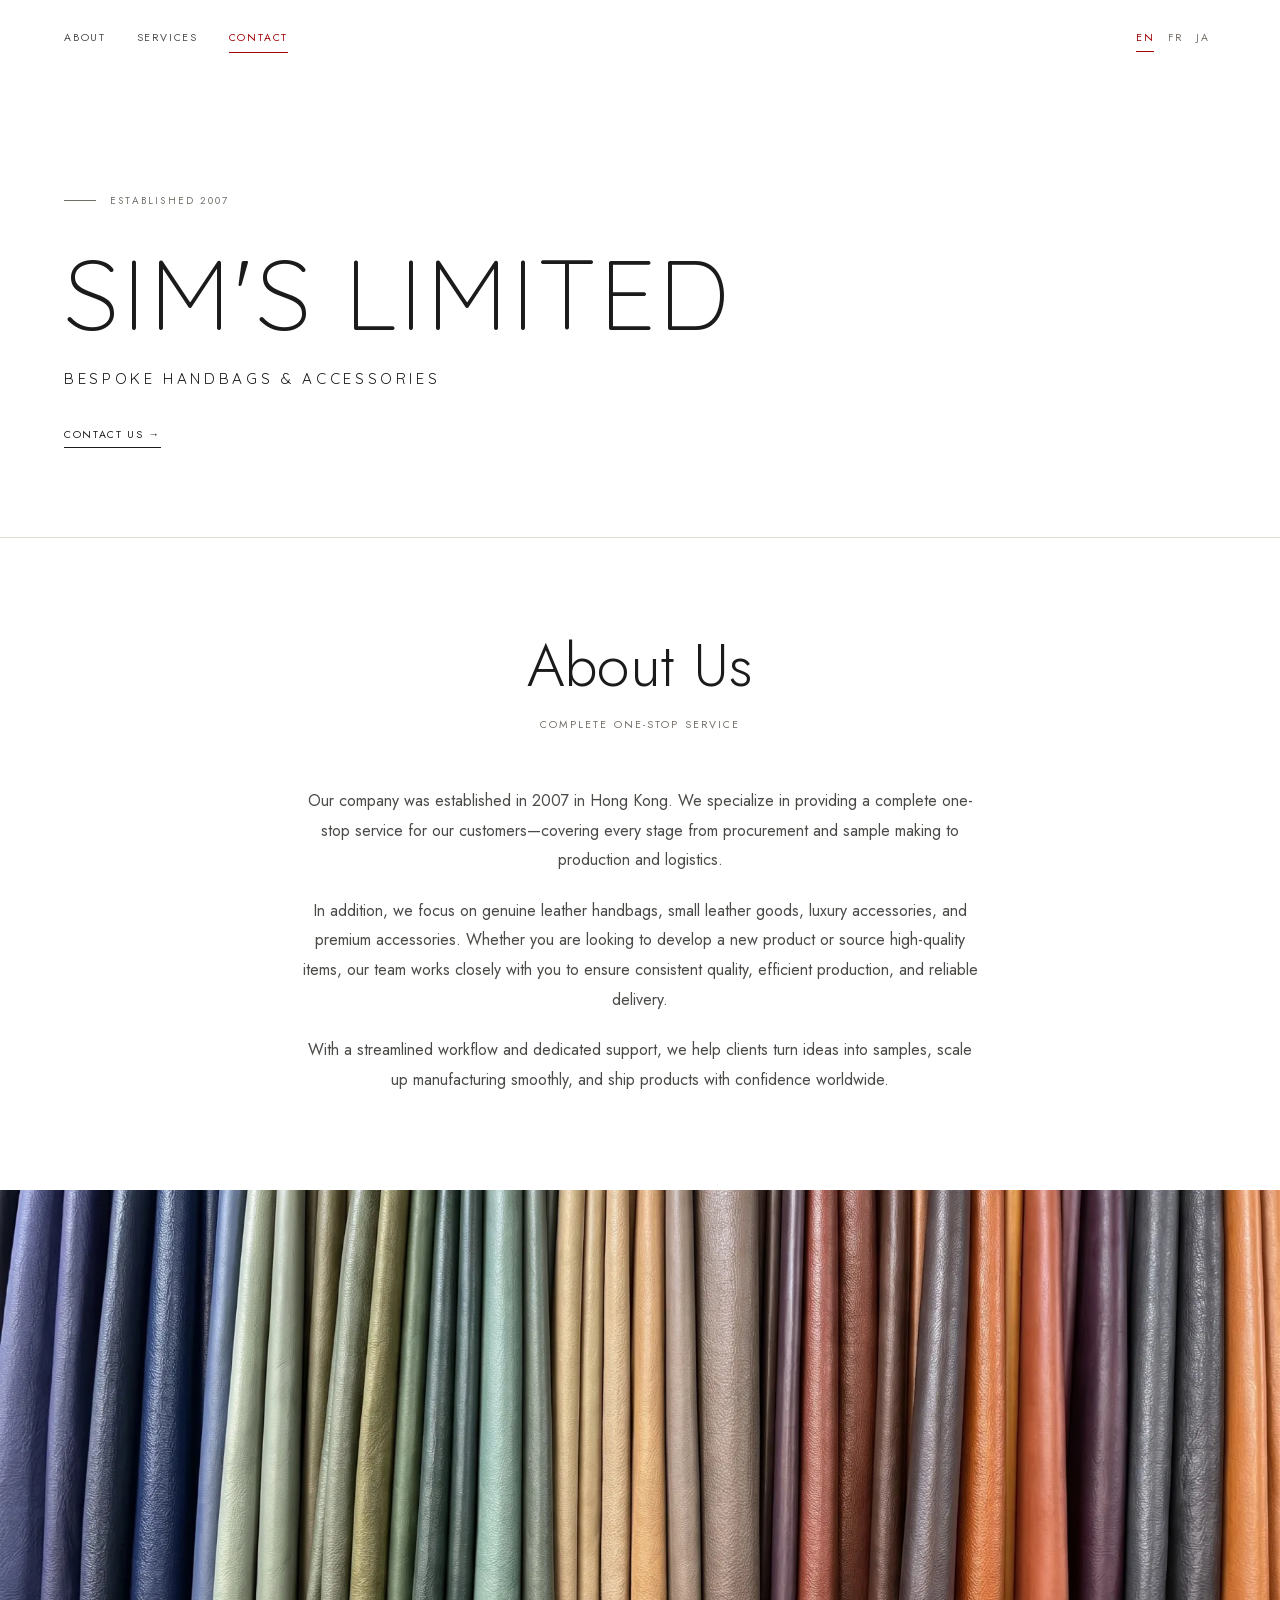
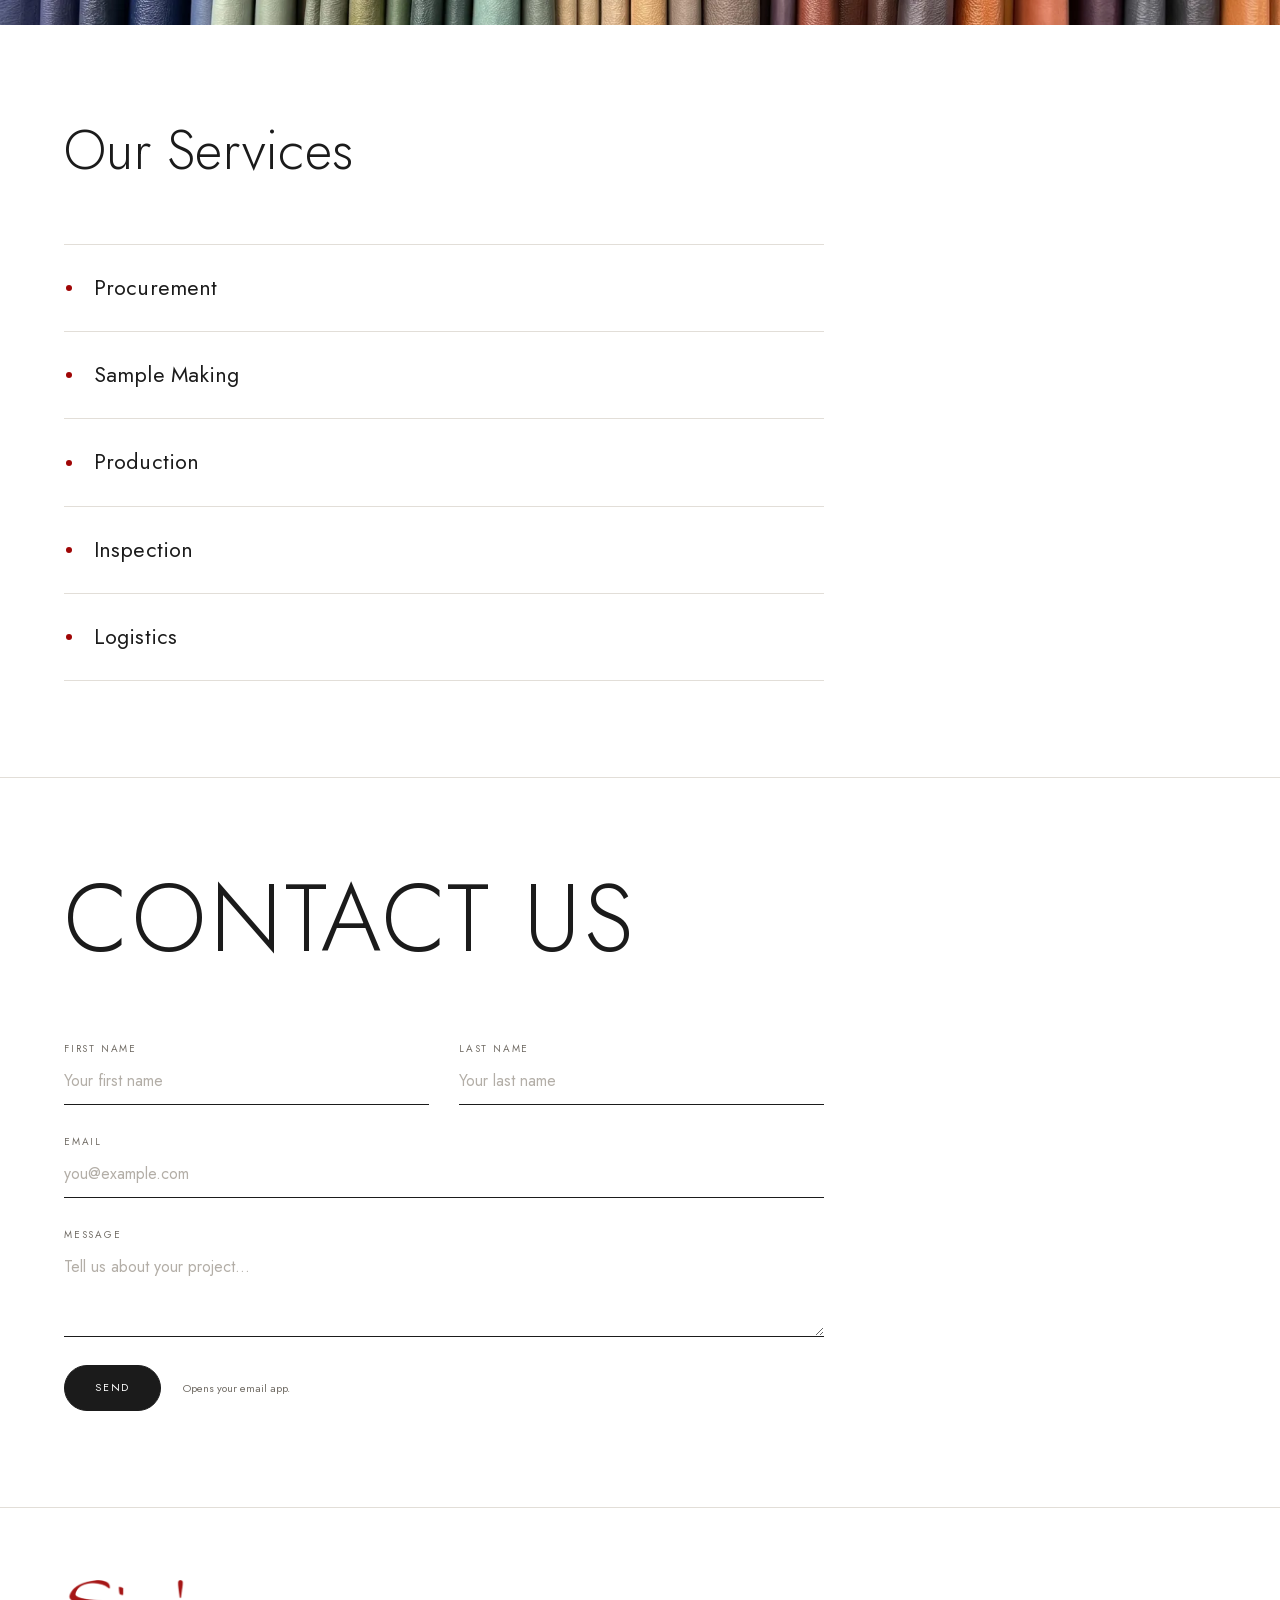
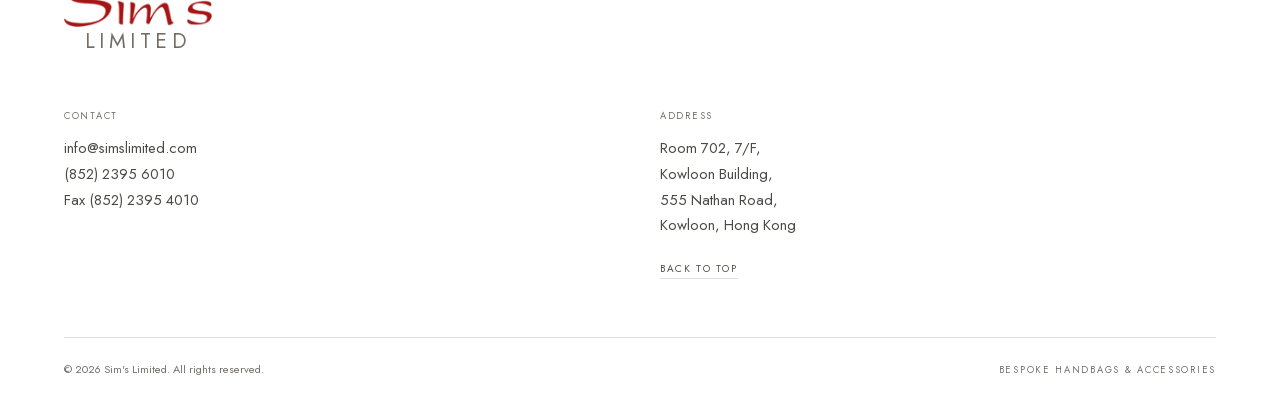
==== commit 4ad29985: "new version" ====
--- a/index.html
+++ b/index.html
@@ -36,8 +36,7 @@
   <link rel="apple-touch-icon" href="assets/img/apple-touch-icon.png">
 
   <link rel="preload" href="assets/fonts/jost-latin.woff2" as="font" type="font/woff2" crossorigin>
-  <link rel="preload" href="assets/fonts/poppins-300.woff2" as="font" type="font/woff2" crossorigin>
-  <link rel="preload" href="assets/fonts/poppins-400.woff2" as="font" type="font/woff2" crossorigin>
+  <link rel="preload" href="assets/fonts/quicksand-latin.woff2" as="font" type="font/woff2" crossorigin>
   <link rel="stylesheet" href="assets/css/styles.css">
   <script src="assets/js/main.js" defer></script>
   <script type="application/ld+json">
--- a/assets/css/styles.css
+++ b/assets/css/styles.css
@@ -7,17 +7,9 @@
 }
 
 @font-face {
-  font-family: "Poppins";
-  src: url("../fonts/poppins-300.woff2") format("woff2");
-  font-weight: 300;
-  font-style: normal;
-  font-display: swap;
-}
-
-@font-face {
-  font-family: "Poppins";
-  src: url("../fonts/poppins-400.woff2") format("woff2");
-  font-weight: 400;
+  font-family: "Quicksand";
+  src: url("../fonts/quicksand-latin.woff2") format("woff2");
+  font-weight: 300 700;
   font-style: normal;
   font-display: swap;
 }
@@ -35,7 +27,7 @@
   --ease: cubic-bezier(0.22, 0.61, 0.36, 1);
   --font-body: "Jost", "Hiragino Kaku Gothic ProN", "Hiragino Sans", "Yu Gothic",
     Meiryo, "Noto Sans JP", "Helvetica Neue", Arial, sans-serif;
-  --font-display: "Poppins", "Jost", "Hiragino Kaku Gothic ProN", "Hiragino Sans",
+  --font-display: "Quicksand", "Jost", "Hiragino Kaku Gothic ProN", "Hiragino Sans",
     "Yu Gothic", Meiryo, "Noto Sans JP", "Helvetica Neue", Arial, sans-serif;
 }
 
